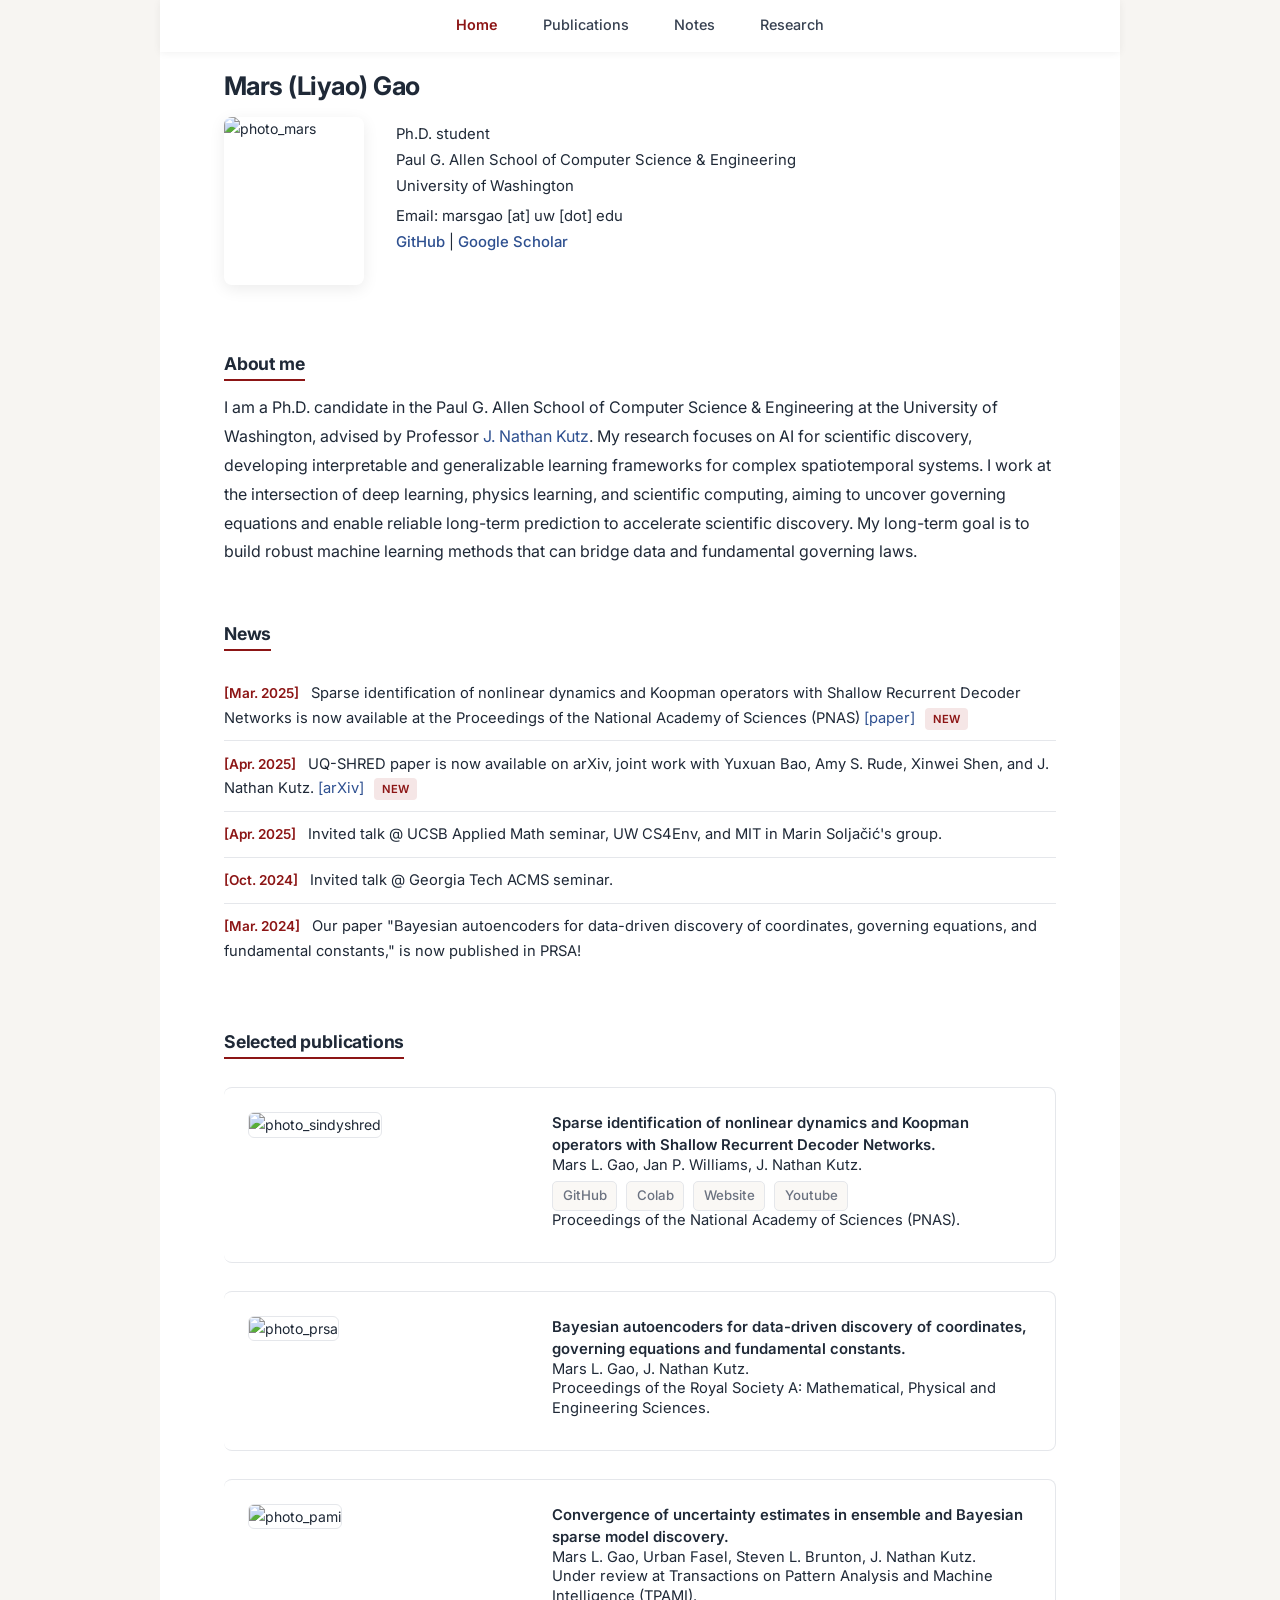
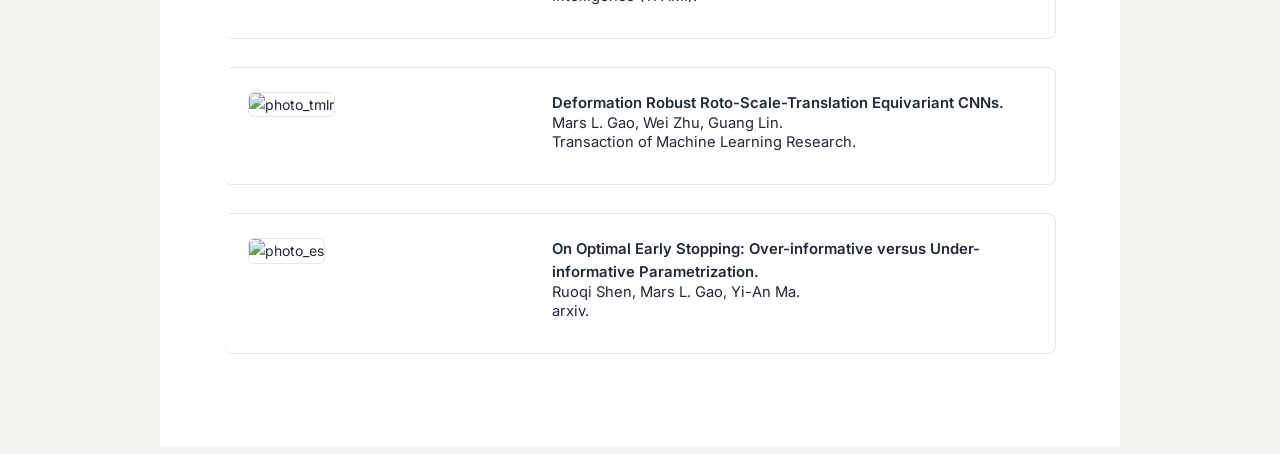
==== index.html @ 87f36c66 "newest update" ====
<!DOCTYPE html PUBLIC "-//W3C//DTD XHTML 1.1//EN" "http://www.w3.org/TR/xhtml11/DTD/xhtml11.dtd">
<html xmlns="http://www.w3.org/1999/xhtml" xml:lang="en">
<head>
    <meta name="generator" content="jemdoc, see http://jemdoc.jaboc.net/" />
    <meta http-equiv="Content-Type" content="text/html;charset=utf-8" />
    <meta name="viewport" content="width=device-width, initial-scale=1.0">
    <link rel="stylesheet" href="jemdoc.css" type="text/css" />
    <link rel="preconnect" href="https://fonts.googleapis.com">
    <link rel="preconnect" href="https://fonts.gstatic.com" crossorigin>
    <link href="https://fonts.googleapis.com/css2?family=Merriweather:wght@300;400;700&family=Inter:wght@400;500;600&display=swap" rel="stylesheet">
    <link rel="stylesheet" href="styles.css" type="text/css" />
    <title>Mars (Liyao) Gao</title>
</head>
<!-- Google tag (gtag.js) -->
<script async src="https://www.googletagmanager.com/gtag/js?id=G-ZN31ZJT66E"></script>
<script>
  window.dataLayer = window.dataLayer || [];
  function gtag(){dataLayer.push(arguments);}
  gtag('js', new Date());

  gtag('config', 'G-ZN31ZJT66E');
</script>
<body>
<table summary="Table for page layout." id="tlayout">
<tr valign="top">
<td id="layout-menu">
    <div class="menu-item"><a href="index.html" class="current">Home</a></div>
    <div class="menu-item"><a href="publication.html">Publications</a></div>
    <div class="menu-item"><a href="notes.html">Notes</a></div>
    <div class="menu-item"><a href="research.html">Research</a></div>
</td>
<td id="layout-content">
    <div id="toptitle">
        <h1>Mars (Liyao) Gao</h1>
    </div>

    <div class="profile-section">
        <img src="imgs/MarsGao.jpeg" alt="photo_mars" width="140px" height="168px" class="profile-image" />
        <div>
            <p>Ph.D. student<br /> 
            Paul G. Allen School of Computer Science & Engineering<br /> 
            University of Washington</p>
            
            <p class="contact-links">
                Email: marsgao [at] uw [dot] edu<br />
                <a href="https://github.com/gaoliyao" target="_blank">GitHub</a> |
                <a href="https://scholar.google.com/citations?user=JnmjCO4AAAAJ&hl=en" target="_blank">Google Scholar</a>
            </p>
        </div>
    </div>
    
    <h2>About me</h2>
    <p>I am a Ph.D. candidate in the Paul G. Allen School of Computer Science & Engineering at the University of Washington, advised by Professor <a href="https://faculty.washington.edu/kutz/">J. Nathan Kutz</a>. My research focuses on AI for scientific discovery, developing interpretable and generalizable learning frameworks for complex spatiotemporal systems. I work at the intersection of deep learning, physics learning, and scientific computing, aiming to uncover governing equations and enable reliable long-term prediction to accelerate scientific discovery. My long-term goal is to build robust machine learning methods that can bridge data and fundamental governing laws.</p>
        <!-- News Section -->
    <h2>News</h2>
    <div class="news-section">
        <div class="news-item">
            <span class="news-date">[Mar. 2025]</span>
            Sparse identification of nonlinear dynamics and Koopman operators with Shallow Recurrent Decoder Networks is now available at the Proceedings of the National Academy of Sciences (PNAS) <a href="https://www.pnas.org/doi/10.1073/pnas.2508144123">[paper]</a> 
            <span class="badge">New</span>
        </div>
        <div class="news-item">
            <span class="news-date">[Apr. 2025]</span>
            UQ-SHRED paper is now available on arXiv, joint work with Yuxuan Bao, Amy S. Rude, Xinwei Shen, and J. Nathan Kutz. <a href="https://arxiv.org/pdf/2604.01305">[arXiv]</a>
            <span class="badge">New</span>
        </div>
        <div class="news-item">
            <span class="news-date">[Apr. 2025]</span>
            Invited talk @ UCSB Applied Math seminar, UW CS4Env, and MIT in Marin Soljačić's group.
        </div>
        <div class="news-item">
            <span class="news-date">[Oct. 2024]</span>
            Invited talk @ Georgia Tech ACMS seminar.
        </div>
        <div class="news-item">
            <span class="news-date">[Mar. 2024]</span>
            Our paper "Bayesian autoencoders for data-driven discovery of coordinates, governing equations, and fundamental constants," is now published in PRSA!
        </div>
    </div>
    
    
    <h2>Selected publications</h2>
    <div class="publication-list">
        <div class="publication-item">
            <table class="imgtable"><tr><td>
            <img src="imgs/sindy_shred.png" alt="photo_sindyshred" width="444px" height="270px" />&nbsp;</td>
            <td align="left"><p><a href="https://www.pnas.org/doi/10.1073/pnas.2508144123">Sparse identification of nonlinear dynamics and Koopman operators with Shallow Recurrent Decoder Networks.</a><br />
            Mars L. Gao, Jan P. Williams, J. Nathan Kutz. <br />
            <a href="https://github.com/gaoliyao/sindy-shred" target="_blank" style="display: inline-block; margin-top: 5px; font-size: 0.9em;">
        GitHub</a>
        <a href="https://colab.research.google.com/drive/1Xxw3P_x9a8iKZ6RPe2ZfTb8rJoWtPwTK?usp=sharing" target="_blank" style="display: inline-block; margin-top: 5px; font-size: 0.9em;">
        Colab</a>
        <a href="https://gaoliyao.github.io/sindy-shred/" target="_blank" style="display: inline-block; margin-top: 5px; font-size: 0.9em;">
        Website</a>
        <a href="https://youtu.be/UYDfWJxvKGw?si=Md3QrfA4pHaRL5XE" target="_blank" style="display: inline-block; margin-top: 5px; font-size: 0.9em;">
        Youtube</a>
        <br />
        Proceedings of the National Academy of Sciences (PNAS).
            </td></tr></table>
        </div>
        
        <div class="publication-item">
            <table class="imgtable"><tr><td>
            <img src="imgs/prsa_bayesian_sindy.png" alt="photo_prsa" width="444px" height="200px" />&nbsp;</td>
            <td align="left"><p><a href="https://royalsocietypublishing.org/doi/10.1098/rspa.2023.0506">Bayesian autoencoders for data-driven discovery of coordinates, governing equations and fundamental constants.</a><br />
            Mars L. Gao, J. Nathan Kutz. <br />
            Proceedings of the Royal Society A: Mathematical, Physical and Engineering Sciences.</p>
            </td></tr></table>
        </div>
        
        <div class="publication-item">
            <table class="imgtable"><tr><td>
            <img src="imgs/convergence.png" alt="photo_pami" width="444px" height="175px" />&nbsp;</td>
            <td align="left"><p><a href="https://arxiv.org/pdf/2301.12649">Convergence of uncertainty estimates in ensemble and Bayesian sparse model discovery.</a><br />
            Mars L. Gao, Urban Fasel, Steven L. Brunton, J. Nathan Kutz. <br />
            Under review at Transactions on Pattern Analysis and Machine Intelligence (TPAMI).</p>
            </td></tr></table>
        </div>
        
        <div class="publication-item">
            <table class="imgtable"><tr><td>
            <img src="imgs/rst.png" alt="photo_tmlr" width="444px" height="250px" />&nbsp;</td>
            <td align="left"><p><a href="https://openreview.net/pdf?id=yVkpxs77cD">Deformation Robust Roto-Scale-Translation Equivariant CNNs.</a><br />
            Mars L. Gao, Wei Zhu, Guang Lin. <br />
            Transaction of Machine Learning Research.</p>
            </td></tr></table>
        </div>
        
        <div class="publication-item">
            <table class="imgtable"><tr><td>
            <img src="imgs/early_stopping.png" alt="photo_es" width="444px" height="125px" />&nbsp;</td>
            <td align="left"><p><a href="https://arxiv.org/pdf/2202.09885">On Optimal Early Stopping: Over-informative versus Under-informative Parametrization.</a><br />
            Ruoqi Shen, Mars L. Gao, Yi-An Ma. <br />
            arxiv.</p>
            </td></tr></table>
        </div>
    </div>
    

</td>
</tr>
</table>
</body>
</html>
---- jemdoc.css ----
/* jemdoc base — structural reset for table layout */

table#tlayout {
    border: none;
    border-collapse: separate;
    background: transparent;
    margin: 0 auto;
    max-width: 960px;
    display: block;
}

table#tlayout > tbody {
    display: block;
}

table#tlayout > tbody > tr {
    display: flex;
    flex-direction: column;
    gap: 0;
}

body {
    background: #f7f5f2;
    font-family: Georgia, serif;
    padding-bottom: 8px;
    margin: 0;
}

#layout-menu {
    background: #fff;
    border: none;
    padding: 0;
    font-size: 1.0em;
    width: 100%;
    text-align: center;
    display: flex;
    justify-content: center;
    gap: 0;
    box-sizing: border-box;
    box-shadow: 0 1px 8px rgba(0,0,0,0.06);
    position: sticky;
    top: 0;
    z-index: 100;
}

#layout-menu td {
    background: transparent;
    vertical-align: top;
}

#layout-content {
    padding-top: 0;
    padding-left: 0;
    padding-right: 0;
    border: none;
    background: white;
    text-align: left;
    vertical-align: top;
    width: 100%;
}

#layout-menu a {
    line-height: 1.5em;
    margin-left: 0;
}

tt {
    background: #ffffdd;
}

pre, tt {
    font-size: 90%;
    font-family: monaco, monospace;
}

a, a > tt {
    color: #2e5090;
    text-decoration: none;
}

a:hover {
    border-bottom: none;
    color: #8c1515;
}

#layout-menu a.current:link, #layout-menu a.current:visited {
    color: #8c1515;
    border-bottom: none;
}
#layout-menu a:link, #layout-menu a:visited, #layout-menu a:hover {
    color: #374151;
    text-decoration: none;
}
#layout-menu a:hover {
    text-decoration: none;
    color: #8c1515;
}

div.menu-category {
    border-bottom: 1px solid gray;
    margin-top: 0.8em;
    padding-top: 0.2em;
    padding-bottom: 0.1em;
    font-weight: bold;
}

div.menu-item {
    padding-left: 16px;
    text-indent: -16px;
}

div#toptitle {
    padding-bottom: 0;
    margin-bottom: 1rem;
    border-bottom: none;
}

div#toptitle + h2, div#toptitle + h3 {
    margin-top: -0.7em;
}

div#subtitle {
    margin-top: 0.0em;
    margin-bottom: 0.0em;
    padding-top: 0em;
    padding-bottom: 0.1em;
}

em {
    font-style: italic;
}

strong {
    font-weight: bold;
}

h1, h2, h3 {
    margin-top: 0.7em;
    margin-bottom: 0.3em;
    padding-bottom: 0.2em;
    line-height: 1.0;
    padding-top: 0.5em;
    border-bottom: none;
}

h1 {
    font-size: 165%;
    color: #111827;
}

h2 {
    padding-top: 0.8em;
    font-size: 125%;
    color: #111827;
}

h2 + h3 {
    padding-top: 0.2em;
}

h3 {
    font-size: 110%;
    color: #374151;
    border-bottom: none;
}

p {
    margin-top: 0.0em;
    margin-bottom: 0.8em;
    padding: 0;
    line-height: 1.3;
}

pre {
    padding: 0;
    margin: 0;
}

div#footer {
    font-size: small;
    border-top: 1px solid #e5e7eb;
    padding-top: 0.1em;
    margin-top: 4.0em;
    color: #9ca3af;
}

div#footer a {
    color: #80a0b0;
}

div#footer-text {
    float: left;
    padding-bottom: 8px;
}

ul, ol, dl {
    margin-top: 0.2em;
    padding-top: 0;
    margin-bottom: 0.8em;
}

ul {
    list-style-type: none;
}

dt {
    margin-top: 0.5em;
    margin-bottom: 0;
}

dl {
    margin-left: 20px;
}

dd {
    color: #222222;
}

dd > *:first-child {
    margin-top: 0;
}

ul {
    list-style-position: outside;
    list-style-type: square;
}

p + ul, p + ol {
    margin-top: -0.5em;
}

li ul, li ol {
    margin-top: -0.3em;
}

ol {
    list-style-position: outside;
    list-style-type: decimal;
}

li p, dd p {
    margin-bottom: 0.3em;
}

ol ol {
    list-style-type: lower-alpha;
}

ol ol ol {
    list-style-type: lower-roman;
}

p + div.codeblock {
    margin-top: -0.6em;
}

div.codeblock, div.infoblock {
    margin-right: 0%;
    margin-top: 1.2em;
    margin-bottom: 1.3em;
}

div.blocktitle {
    font-weight: bold;
    color: #111827;
    margin-top: 1.2em;
    margin-bottom: 0.1em;
}

div.blockcontent {
    border: 1px solid silver;
    padding: 0.3em 0.5em;
}

div.infoblock > div.blockcontent {
    background: #ffffee;
}

div.blockcontent p + ul, div.blockcontent p + ol {
    margin-top: 0.4em;
}

div.infoblock p {
    margin-bottom: 0em;
}

div.infoblock li p, div.infoblock dd p {
    margin-bottom: 0.5em;
}

div.infoblock p + p {
    margin-top: 0.8em;
}

div.codeblock > div.blockcontent {
    background: #f6f6f6;
}

span.pycommand {
    color: #000070;
}

span.statement {
    color: #008800;
}
span.builtin {
    color: #000088;
}
span.special {
    color: #990000;
}
span.operator {
    color: #880000;
}
span.error {
    color: #aa0000;
}
span.comment, span.comment > *, span.string, span.string > * {
    color: #606060;
}

@media print {
    #layout-menu { display: none; }
}

#fwtitle {
    margin: 2px;
}

#fwtitle #toptitle {
    padding-left: 0.5em;
    margin-bottom: 0.5em;
}

#layout-content h1:first-child, #layout-content h2:first-child, #layout-content h3:first-child {
    margin-top: -0.7em;
}

div#toptitle h1, #layout-content div#toptitle h1 {
    margin-bottom: 0.0em;
    padding-bottom: 0.1em;
    padding-top: 0;
    margin-top: 0.5em;
    border-bottom: none;
}

img.eq {
    padding: 0;
    padding-left: 0.1em;
    padding-right: 0.1em;
    margin: 0;
}

img.eqwl {
    padding-left: 2em;
    padding-top: 0.6em;
    padding-bottom: 0.2em;
    margin: 0;
}

table {
    border: none;
    border-collapse: collapse;
}

td {
    padding: 2px;
    padding-left: 0.5em;
    padding-right: 0.5em;
    text-align: center;
    border: none;
}

table + table {
    margin-top: 1em;
}

tr.heading {
    font-weight: bold;
    border-bottom: 2px solid black;
}

img {
    border: none;
}

table.imgtable, table.imgtable td {
    border: none;
    text-align: left;
}
---- styles.css ----
/* Modern Academic Theme */
:root {
    --color-primary: #8c1515;       /* Stanford cardinal */
    --color-primary-dark: #6e1010;
    --color-primary-light: #f5e6e6;
    --color-accent: #2e5090;        /* Complementary deep blue for links */
    --color-text: #1f2937;          /* Near black */
    --color-text-secondary: #6b7280; /* Medium gray */
    --color-text-light: #9ca3af;    /* Light gray */
    --color-border: #e5e7eb;
    --color-bg: #ffffff;
    --color-bg-page: #f7f5f2;       /* Warm parchment */
    --color-bg-subtle: #faf8f5;
    --font-sans: 'Inter', -apple-system, BlinkMacSystemFont, 'Segoe UI', sans-serif;
    --font-serif: 'Merriweather', Georgia, serif;
    --max-width: 960px;
    --content-padding: 0 4rem 4rem 4rem;
}

/* ─── Base ─── */
body {
    font-family: var(--font-sans);
    line-height: 1.7;
    color: var(--color-text);
    background-color: var(--color-bg-page);
    font-size: 14px;
    -webkit-font-smoothing: antialiased;
    -moz-osx-font-smoothing: grayscale;
}

/* ─── Typography ─── */
h1, h2, h3 {
    font-family: var(--font-sans);
    color: var(--color-text);
    border-bottom: none;
    padding-bottom: 0;
    font-weight: 700;
    letter-spacing: -0.02em;
}

h1 {
    font-size: 1.6rem;
    margin-bottom: 0.25rem;
    margin-top: 0;
    padding-top: 0;
}

#toptitle {
    margin: 0;
    padding: 0.5rem 0 0.25rem 0;
}

#toptitle h1 {
    margin: 0;
    padding: 0;
}

h2 {
    font-size: 1.1rem;
    margin-top: 2rem;
    margin-bottom: 0.75rem;
    padding-bottom: 0.4rem;
    border-bottom: 2px solid var(--color-primary);
    display: inline-block;
    color: var(--color-text);
    letter-spacing: -0.01em;
}

h3 {
    font-size: 0.95rem;
    color: var(--color-text);
}

a {
    color: var(--color-accent);
    text-decoration: none;
    transition: color 0.15s;
}

a:hover {
    color: var(--color-primary);
    text-decoration: underline;
}

/* ─── Navigation ─── */
#layout-menu {
    background: var(--color-bg);
    box-shadow: 0 1px 8px rgba(0,0,0,0.06);
    position: sticky;
    top: 0;
    z-index: 100;
}

.menu-item {
    display: inline-block;
}

.menu-item a {
    font-family: var(--font-sans);
    font-weight: 500;
    font-size: 0.9rem;
    transition: color 0.15s ease;
    display: block;
    padding: 0.9rem 1.4rem;
    color: var(--color-text-secondary);
    border-bottom: 2px solid transparent;
    letter-spacing: 0;
}

.menu-item a:hover {
    color: var(--color-primary);
    background-color: transparent;
    text-decoration: none;
    border-bottom-color: var(--color-primary);
}

.menu-item a.current {
    color: var(--color-primary);
    font-weight: 600;
    border-bottom: 2px solid var(--color-primary);
}

/* ─── Contact Links (Simon Du style) ─── */
.contact-links {
    margin-top: 0.75rem;
    font-size: 0.88rem;
    line-height: 1.8;
    color: var(--color-text);
}

.contact-links a {
    color: var(--color-accent);
    font-weight: 500;
}

.contact-links a:hover {
    color: var(--color-primary);
}

/* ─── Content Area ─── */
#layout-content {
    padding: var(--content-padding);
    background-color: var(--color-bg);
    border-radius: 0;
    box-shadow: none;
    border: none;
    box-sizing: border-box;
}

/* ─── Profile Section ─── */
.profile-section {
    display: flex;
    align-items: flex-start;
    margin-bottom: 1.5rem;
    padding-bottom: 0;
    border-bottom: none;
    gap: 2rem;
}

.profile-image {
    border-radius: 8px;
    box-shadow: 0 4px 16px rgba(0,0,0,0.08);
    max-width: 140px;
    height: auto;
    border: none;
    outline: none;
    flex-shrink: 0;
}

.profile-section p {
    margin: 0.25rem 0 0 0;
    font-size: 0.93rem;
    line-height: 1.75;
    color: var(--color-text);
}

/* ─── Social Links (legacy) ─── */
.social-links {
    margin-top: 0.75rem;
}

.social-links a {
    text-decoration: none;
    font-weight: 500;
    font-size: 0.95rem;
    color: var(--color-accent);
    display: inline;
}

.social-links a:hover {
    color: var(--color-primary);
    text-decoration: underline;
}

/* ─── News Section ─── */
.news-section {
    background-color: transparent;
    padding: 0;
    margin: 0.5rem 0 1.5rem 0;
    border-left: none;
    padding-left: 0;
}

.news-item {
    margin-bottom: 0;
    padding: 0.65rem 0;
    border-bottom: 1px solid var(--color-border);
    font-size: 0.92rem;
    line-height: 1.65;
}

.news-item:last-child {
    border-bottom: none;
    padding-bottom: 0;
}

.news-date {
    font-weight: 600;
    color: var(--color-primary);
    margin-right: 0.5rem;
    font-family: var(--font-sans);
    font-size: 0.85rem;
}

.badge {
    display: inline-block;
    padding: 0.1rem 0.45rem;
    background-color: var(--color-primary-light);
    color: var(--color-primary);
    border-radius: 4px;
    font-size: 0.7rem;
    font-weight: 600;
    margin-left: 0.4rem;
    text-transform: uppercase;
    letter-spacing: 0.04em;
}

.new-badge {
    background-color: var(--color-primary-light);
    color: var(--color-primary);
}

/* ─── Publications (Home - with images) ─── */
.publication-list {
    margin-top: 1rem;
}

.publication-item {
    margin-bottom: 1.75rem;
    padding: 1.5rem;
    background-color: var(--color-bg);
    border: 1px solid var(--color-border);
    border-radius: 8px;
    border-left: none;
    transition: box-shadow 0.2s ease;
}

.publication-item:hover {
    box-shadow: 0 2px 12px rgba(0,0,0,0.06);
}

.imgtable {
    margin-bottom: 0;
    width: 100%;
}

.imgtable td {
    vertical-align: top;
    padding: 0;
    border: none;
}

.imgtable td:first-child {
    width: 280px;
    padding-right: 1.5rem;
}

.imgtable img {
    border-radius: 6px;
    box-shadow: none;
    max-width: 260px;
    height: auto;
    border: 1px solid var(--color-border);
}

.imgtable p {
    margin: 0 0 0.5rem 0;
}

.imgtable a {
    font-family: var(--font-sans);
    font-weight: 600;
    font-size: 0.93rem;
    color: var(--color-text);
    line-height: 1.5;
}

.imgtable a:hover {
    color: var(--color-primary);
}

/* ─── Publications (List page) ─── */
ul.publication-list {
    list-style: none;
    padding: 0;
    margin-top: 1rem;
}

li.publication-item {
    margin-bottom: 0;
    padding: 1.15rem 0;
    background: none;
    border: none;
    border-bottom: 1px solid var(--color-border);
    border-radius: 0;
}

li.publication-item:hover {
    box-shadow: none;
}

li.publication-item:last-child {
    border-bottom: none;
}

li.publication-item > a {
    font-weight: 600;
    font-size: 0.93rem;
    color: var(--color-text);
    line-height: 1.5;
}

li.publication-item > a:hover {
    color: var(--color-primary);
}

.publication-authors {
    margin: 0.3rem 0 0.15rem;
    font-size: 0.85rem;
    color: var(--color-text-secondary);
}

.publication-venue {
    font-style: italic;
    color: var(--color-text-secondary);
    font-size: 0.83rem;
}

/* ─── Notes page ─── */
.notes-list {
    list-style-type: none;
    padding: 0;
    margin-top: 1rem;
}

.note-item {
    background-color: transparent;
    padding: 1rem 0;
    margin-bottom: 0;
    border: none;
    border-bottom: 1px solid var(--color-border);
    border-left: none;
    border-radius: 0;
}

.note-item:last-child {
    border-bottom: none;
}

.note-item:hover {
    border-left-color: transparent;
}

.note-item > a {
    font-weight: 600;
    font-size: 0.93rem;
    color: var(--color-text);
}

.note-item > a:hover {
    color: var(--color-primary);
}

.chapter-links {
    margin-top: 0.6rem;
    display: flex;
    flex-wrap: wrap;
    gap: 0.4rem;
}

.chapter-links a {
    display: inline-block;
    padding: 0.25rem 0.65rem;
    background-color: var(--color-bg-subtle);
    border: 1px solid var(--color-border);
    border-radius: 5px;
    font-size: 0.83rem;
    transition: all 0.15s;
    color: var(--color-text-secondary);
}

.chapter-links a:hover {
    background-color: var(--color-accent);
    color: white;
    text-decoration: none;
    border-color: var(--color-accent);
}

.new-badge {
    background-color: var(--color-primary-light);
    color: var(--color-primary);
}

/* ─── Publication action links ─── */
.publication-item a[style*="display: inline-block"] {
    font-family: var(--font-sans) !important;
    font-weight: 500 !important;
    font-size: 0.83rem !important;
    color: var(--color-text-secondary) !important;
    padding: 0.25rem 0.6rem;
    border: 1px solid var(--color-border);
    border-radius: 5px;
    margin-right: 0.3rem;
    margin-top: 0.5rem;
    background-color: var(--color-bg-subtle);
    transition: all 0.15s ease;
}

.publication-item a[style*="display: inline-block"]:hover {
    background-color: var(--color-primary);
    color: white !important;
    border-color: var(--color-primary);
    text-decoration: none;
}

.imgtable td:last-child {
    font-size: 0.92rem;
    line-height: 1.65;
}

/* ─── About paragraph ─── */
#layout-content > p {
    text-align: left;
    line-height: 1.8;
    color: var(--color-text);
}

/* ─── Contact section ─── */
h2 + p:last-of-type {
    font-size: 1rem;
    color: var(--color-text-secondary);
}

/* ─── Sudoku widget ─── */
.sudoku-section {
    background: var(--color-bg-subtle);
    border-radius: 8px;
    padding: 1.25rem;
    margin: 2rem 0;
    border: 1px solid var(--color-border);
}

.sdk-wrap {
    max-width: 720px;
}

.sdk-header {
    display: flex;
    align-items: center;
    gap: 12px;
    font-weight: 600;
    color: var(--color-text);
    margin-bottom: 10px;
    font-family: var(--font-sans);
}
.sdk-header .sdk-best { color: #059669; font-weight: 500; }
.sdk-header .sdk-restart {
    margin-left: auto;
    background: var(--color-bg);
    border: 1px solid var(--color-border);
    color: var(--color-text);
    padding: 6px 10px;
    border-radius: 5px;
    cursor: pointer;
    font-size: 0.85rem;
}
.sdk-header .sdk-restart:hover { background: var(--color-bg-subtle); }

.sdk-body { display: flex; gap: 16px; align-items: flex-start; }

.sdk-grid {
    display: grid;
    grid-template-columns: repeat(6, 54px);
    grid-auto-rows: 54px;
    gap: 0;
    background: var(--color-bg);
    border-radius: 6px;
    padding: 8px;
    border: 2px solid var(--color-text);
}

.sdk-row { display: contents; }

.sdk-cell {
    display: flex;
    align-items: center;
    justify-content: center;
    font-family: var(--font-sans);
    font-size: 20px;
    width: 54px; height: 54px;
    border: 1px solid var(--color-border);
    color: var(--color-text);
    background: var(--color-bg);
    user-select: none;
}
.sdk-cell.fixed { background: var(--color-bg-subtle); font-weight: 700; color: var(--color-text); }
.sdk-cell.editable { cursor: pointer; }
.sdk-cell.selected { outline: 2px solid var(--color-primary); outline-offset: -2px; }
.sdk-cell.conflict { background: #fef2f2; color: #dc2626; }
.sdk-cell.notes { font-size: 12px; color: var(--color-text-light); }

.sdk-cell.thick-top { border-top: 3px solid #6b7280; }
.sdk-cell.thick-left { border-left: 3px solid #6b7280; }
.sdk-cell.thick-bottom { border-bottom: 3px solid #6b7280; }
.sdk-cell.thick-right { border-right: 3px solid #6b7280; }

.sdk-controls { display: flex; flex-direction: column; gap: 10px; }
.sdk-keypad { display: grid; grid-template-columns: repeat(3, 64px); gap: 8px; }
.sdk-btn {
    background: var(--color-bg);
    border: 1px solid var(--color-border);
    border-radius: 5px;
    padding: 10px 0;
    font-weight: 600;
    cursor: pointer;
    transition: all .15s ease;
    font-family: var(--font-sans);
}
.sdk-btn:hover { background: var(--color-bg-subtle); }
.sdk-btn.secondary { background: var(--color-bg-subtle); }

.sdk-submit {
    margin-top: 8px;
    background: var(--color-primary);
    color: #fff;
    border: none;
    padding: 12px 16px;
    border-radius: 5px;
    font-weight: 600;
    cursor: pointer;
    font-family: var(--font-sans);
}
.sdk-submit:hover { background: var(--color-primary-dark); }

.sdk-footnote { margin-top: 8px; color: var(--color-text-light); font-size: 12px; }

/* ─── Responsive ─── */
@media screen and (max-width: 768px) {
    #tlayout {
        display: block;
        width: 100%;
    }

    #layout-menu, #layout-content {
        display: block;
        width: 100%;
        max-width: 100%;
        float: none;
        box-sizing: border-box;
    }

    #layout-menu {
        padding: 0;
        border: none;
        border-bottom: none;
        margin-bottom: 0;
        text-align: center;
        background-color: var(--color-bg);
        overflow-x: auto;
        white-space: nowrap;
        -webkit-overflow-scrolling: touch;
    }

    .menu-item {
        display: inline-block;
        margin: 0;
    }

    .menu-item a {
        padding: 0.7rem 1rem;
        font-size: 0.85rem;
    }

    #layout-content {
        padding: 1.5rem;
        border: none;
    }

    .profile-section {
        flex-direction: column;
        align-items: center;
        text-align: center;
        padding-bottom: 1.5rem;
    }

    .profile-section > div {
        display: flex;
        flex-direction: column;
        align-items: center;
    }

    .profile-image {
        margin-bottom: 1.25rem;
    }

    #toptitle {
        text-align: center;
    }

    .social-links {
        justify-content: center;
        flex-wrap: wrap;
    }

    .imgtable, .imgtable tr, .imgtable td {
        display: block;
        width: 100%;
        text-align: center;
    }

    .imgtable td:first-child {
        width: 100%;
        padding-right: 0;
        padding-bottom: 1rem;
        display: flex;
        justify-content: center;
    }

    .imgtable img {
        max-width: 100%;
        height: auto;
    }

    .imgtable td:last-child p {
        text-align: center;
    }

    h1 {
        font-size: 1.4rem;
        text-align: center;
    }

    h2 {
        font-size: 1rem;
        display: block;
    }

    #layout-content {
        text-align: center;
    }

    #layout-content > p {
        text-align: left;
    }

    .news-section {
        text-align: left;
    }

    .sdk-body { flex-direction: column; align-items: center; }
    .sdk-grid { grid-template-columns: repeat(6, 44px); grid-auto-rows: 44px; }
    .sdk-cell { width: 44px; height: 44px; font-size: 18px; }
    .sdk-keypad { grid-template-columns: repeat(3, 64px); }
}

@media screen and (max-width: 480px) {
    .menu-item a {
        padding: 0.6rem 0.7rem;
        font-size: 0.82rem;
    }

    #layout-content {
        padding: 1rem;
    }

    .publication-item {
        padding: 1rem;
    }

    h1 {
        font-size: 1.25rem;
    }

    h2 {
        font-size: 0.95rem;
    }

    .profile-image {
        max-width: 140px;
    }

    .sdk-grid { grid-template-columns: repeat(6, 38px); grid-auto-rows: 38px; }
    .sdk-cell { width: 38px; height: 38px; font-size: 16px; }
    .sdk-keypad { grid-template-columns: repeat(3, 56px); }
}

/* Subgrid completion animation */
.sdk-finish-pop {
    animation: sdkPop 0.6s ease both;
}

@keyframes sdkPop {
    0% { transform: scale(1); background: #dbeafe; }
    35% { transform: scale(1.06); background: #bbf7d0; }
    100% { transform: scale(1); background: #fff; }
}
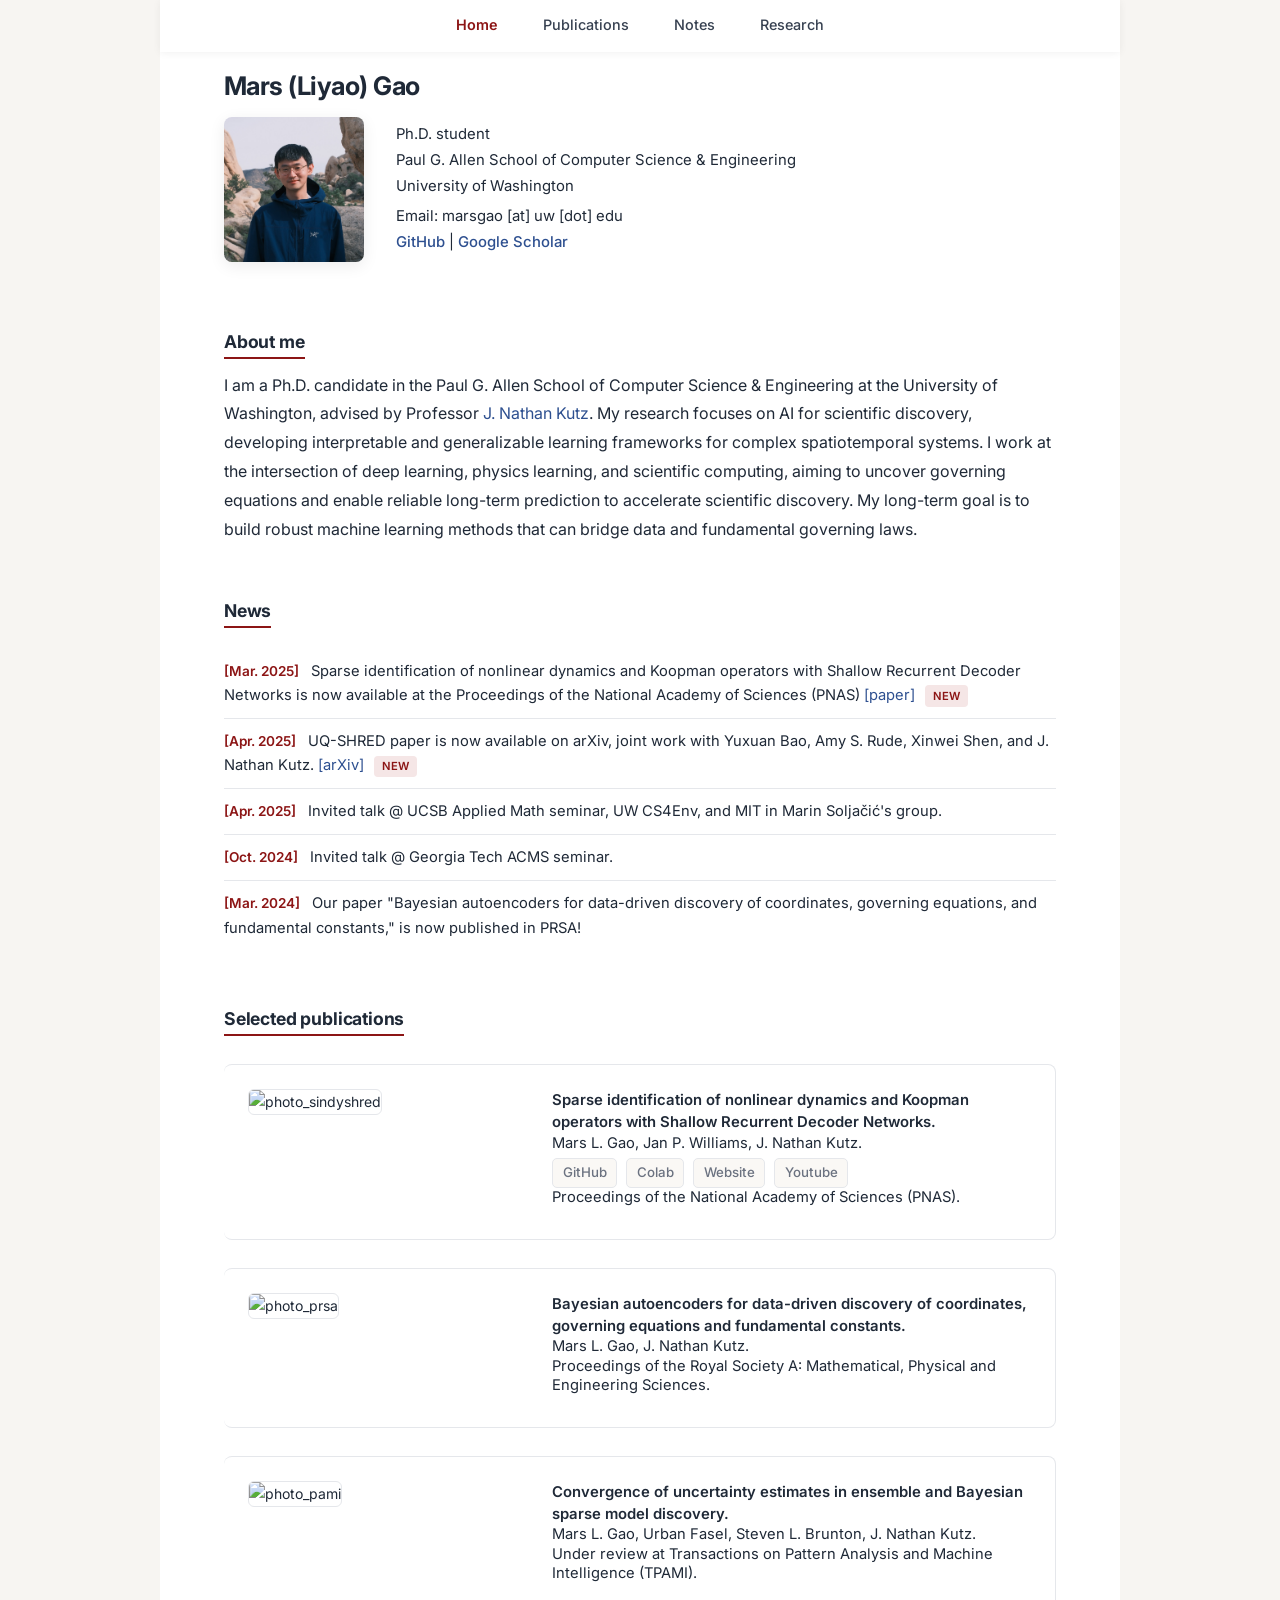
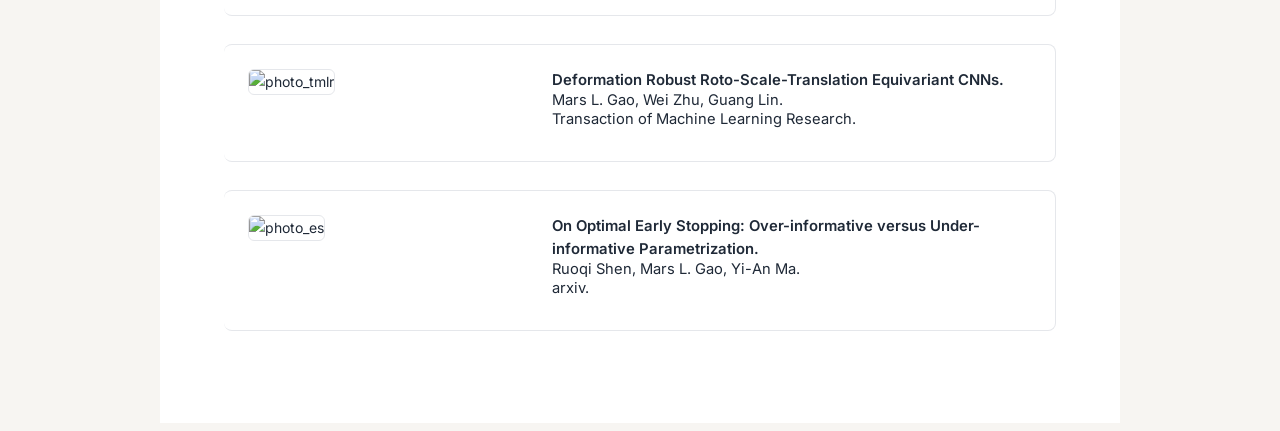
==== commit df585bb9: "profile updated" ====
--- a/index.html
+++ b/index.html
@@ -35,7 +35,7 @@
     </div>
 
     <div class="profile-section">
-        <img src="imgs/MarsGao.jpeg" alt="photo_mars" width="140px" height="168px" class="profile-image" />
+        <img src="imgs/MarsGao.JPG" alt="photo_mars" width="140px" height="168px" class="profile-image" />
         <div>
             <p>Ph.D. student<br /> 
             Paul G. Allen School of Computer Science & Engineering<br /> 
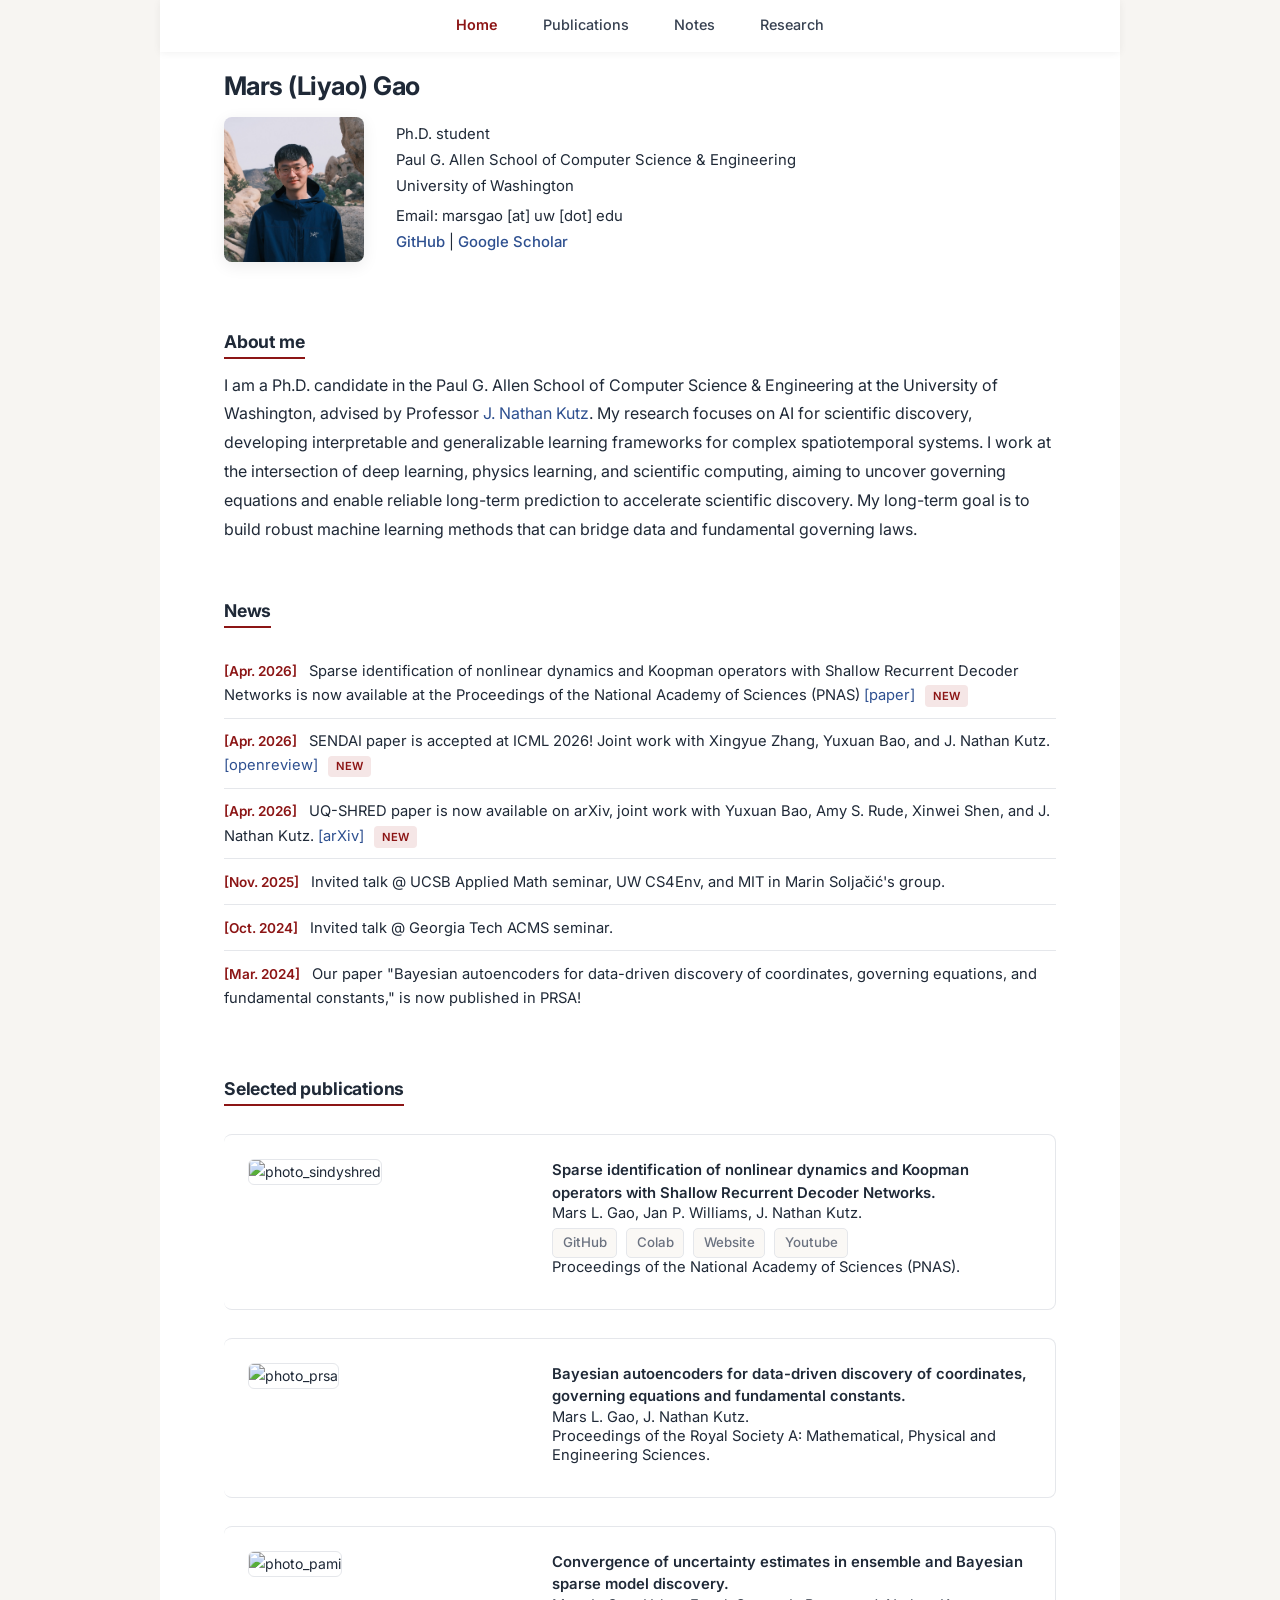
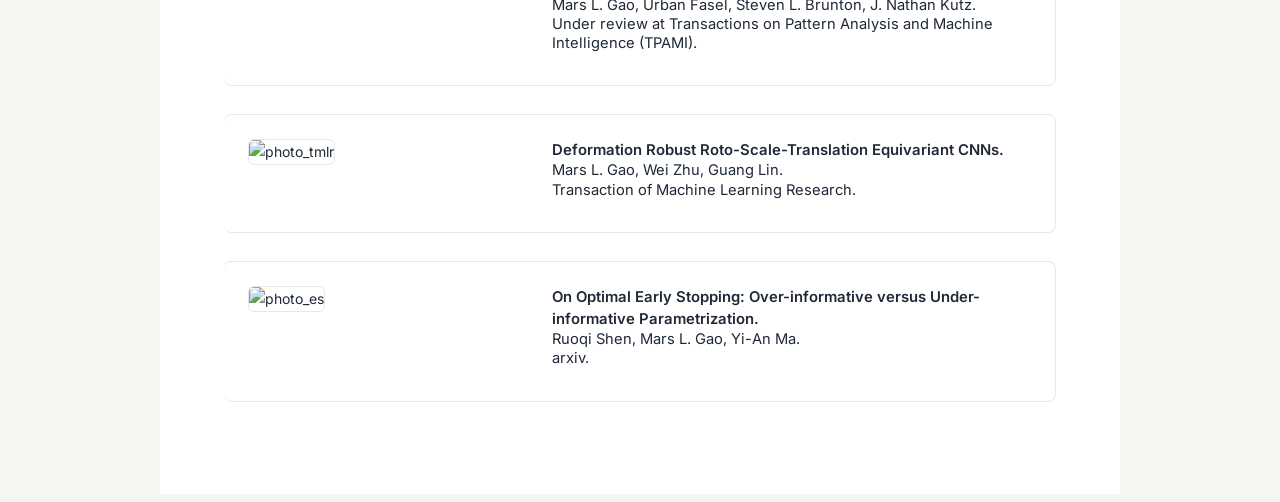
==== commit bf6716da: "Update index.html" ====
--- a/index.html
+++ b/index.html
@@ -55,17 +55,22 @@
     <h2>News</h2>
     <div class="news-section">
         <div class="news-item">
-            <span class="news-date">[Mar. 2025]</span>
+            <span class="news-date">[Apr. 2026]</span>
             Sparse identification of nonlinear dynamics and Koopman operators with Shallow Recurrent Decoder Networks is now available at the Proceedings of the National Academy of Sciences (PNAS) <a href="https://www.pnas.org/doi/10.1073/pnas.2508144123">[paper]</a> 
             <span class="badge">New</span>
         </div>
         <div class="news-item">
-            <span class="news-date">[Apr. 2025]</span>
+            <span class="news-date">[Apr. 2026]</span>
+            SENDAI paper is accepted at ICML 2026! Joint work with Xingyue Zhang, Yuxuan Bao, and J. Nathan Kutz. <a href="https://openreview.net/pdf?id=C3bYCBrs45">[openreview]</a>
+            <span class="badge">New</span>
+        </div>
+        <div class="news-item">
+            <span class="news-date">[Apr. 2026]</span>
             UQ-SHRED paper is now available on arXiv, joint work with Yuxuan Bao, Amy S. Rude, Xinwei Shen, and J. Nathan Kutz. <a href="https://arxiv.org/pdf/2604.01305">[arXiv]</a>
             <span class="badge">New</span>
         </div>
         <div class="news-item">
-            <span class="news-date">[Apr. 2025]</span>
+            <span class="news-date">[Nov. 2025]</span>
             Invited talk @ UCSB Applied Math seminar, UW CS4Env, and MIT in Marin Soljačić's group.
         </div>
         <div class="news-item">
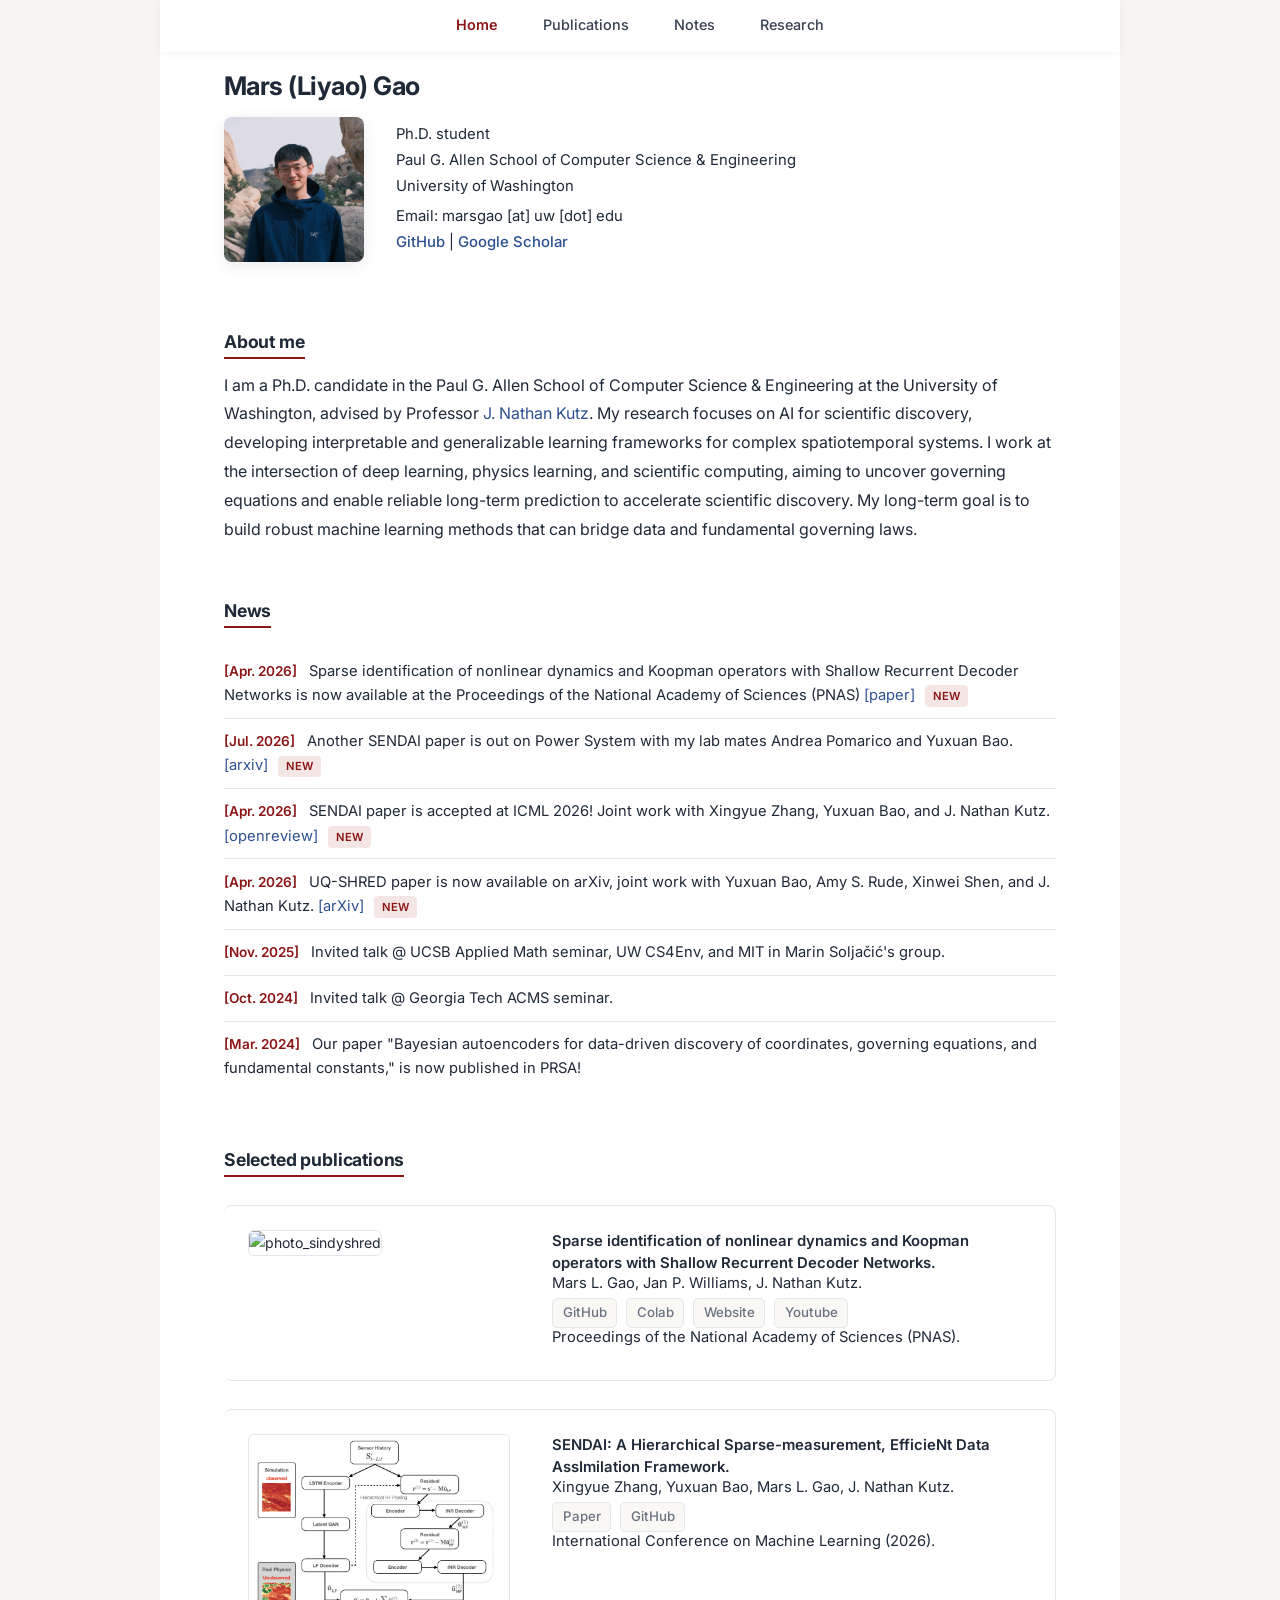
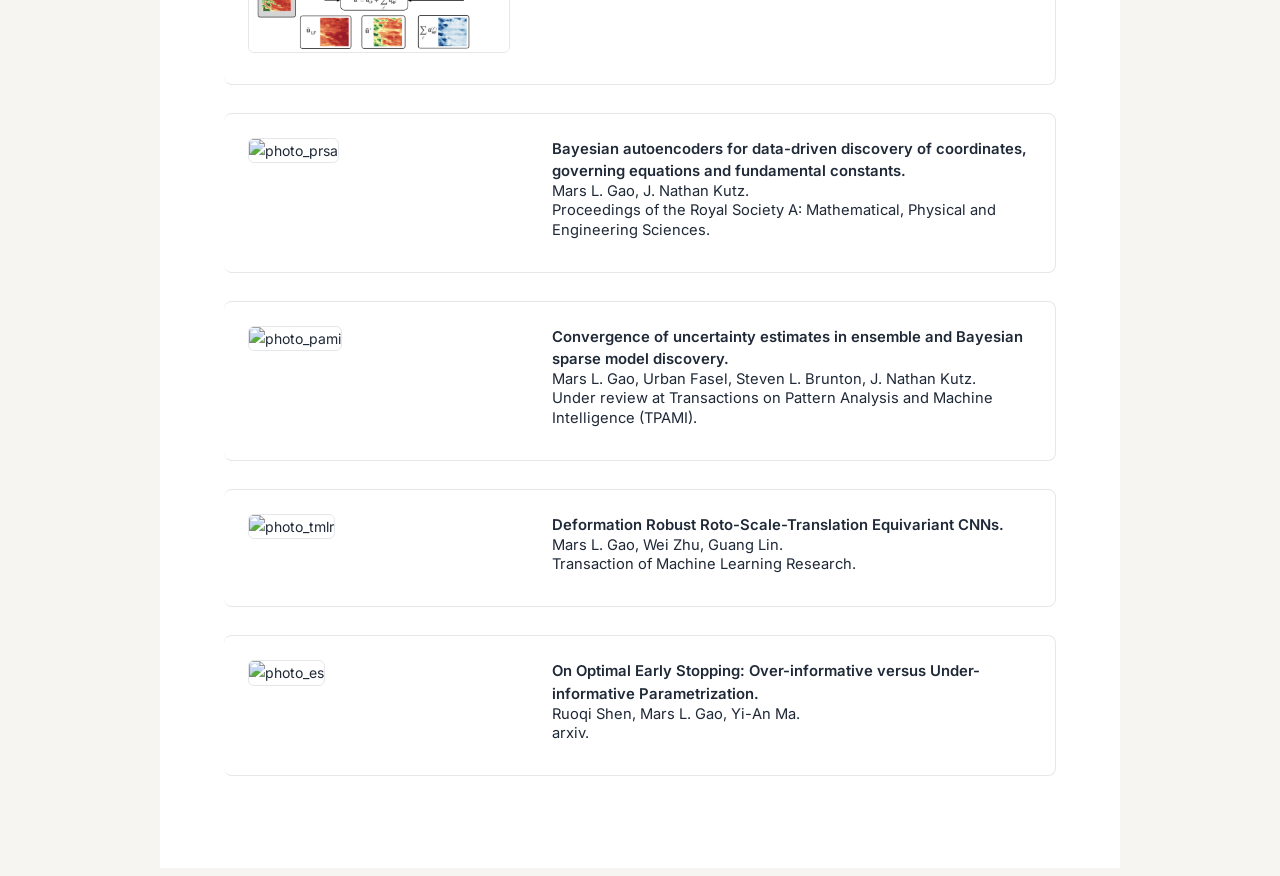
==== commit cbc844ab: "added SENDAI" ====
--- a/index.html
+++ b/index.html
@@ -60,6 +60,11 @@
             <span class="badge">New</span>
         </div>
         <div class="news-item">
+            <span class="news-date">[Jul. 2026]</span>
+            Another SENDAI paper is out on Power System with my lab mates Andrea Pomarico and Yuxuan Bao. <a href="https://arxiv.org/pdf/2607.03485">[arxiv]</a>
+            <span class="badge">New</span>
+        </div>
+        <div class="news-item">
             <span class="news-date">[Apr. 2026]</span>
             SENDAI paper is accepted at ICML 2026! Joint work with Xingyue Zhang, Yuxuan Bao, and J. Nathan Kutz. <a href="https://openreview.net/pdf?id=C3bYCBrs45">[openreview]</a>
             <span class="badge">New</span>
@@ -103,6 +108,22 @@
         Proceedings of the National Academy of Sciences (PNAS).
             </td></tr></table>
         </div>
+
+        <div class="publication-list">
+            <div class="publication-item">
+                <table class="imgtable"><tr><td>
+                <img src="imgs/sendai.png" alt="photo_sendai" width="444px" height="270px" />&nbsp;</td>
+                <td align="left"><p><a href="https://openreview.net/pdf?id=YblLI3n0dn">SENDAI: A Hierarchical Sparse-measurement, EfficieNt Data AssImilation
+                    Framework.</a><br />
+                Xingyue Zhang, Yuxuan Bao, Mars L. Gao, J. Nathan Kutz. <br />
+                <a href="https://openreview.net/pdf?id=YblLI3n0dn" target="_blank" style="display: inline-block; margin-top: 5px; font-size: 0.9em;">
+                    Paper</a>
+                <a href="https://github.com/xswzaqnjimko/SENDAI_framework" target="_blank" style="display: inline-block; margin-top: 5px; font-size: 0.9em;">
+            GitHub</a>
+            <br />
+            International Conference on Machine Learning (2026).
+                </td></tr></table>
+            </div>
         
         <div class="publication-item">
             <table class="imgtable"><tr><td>
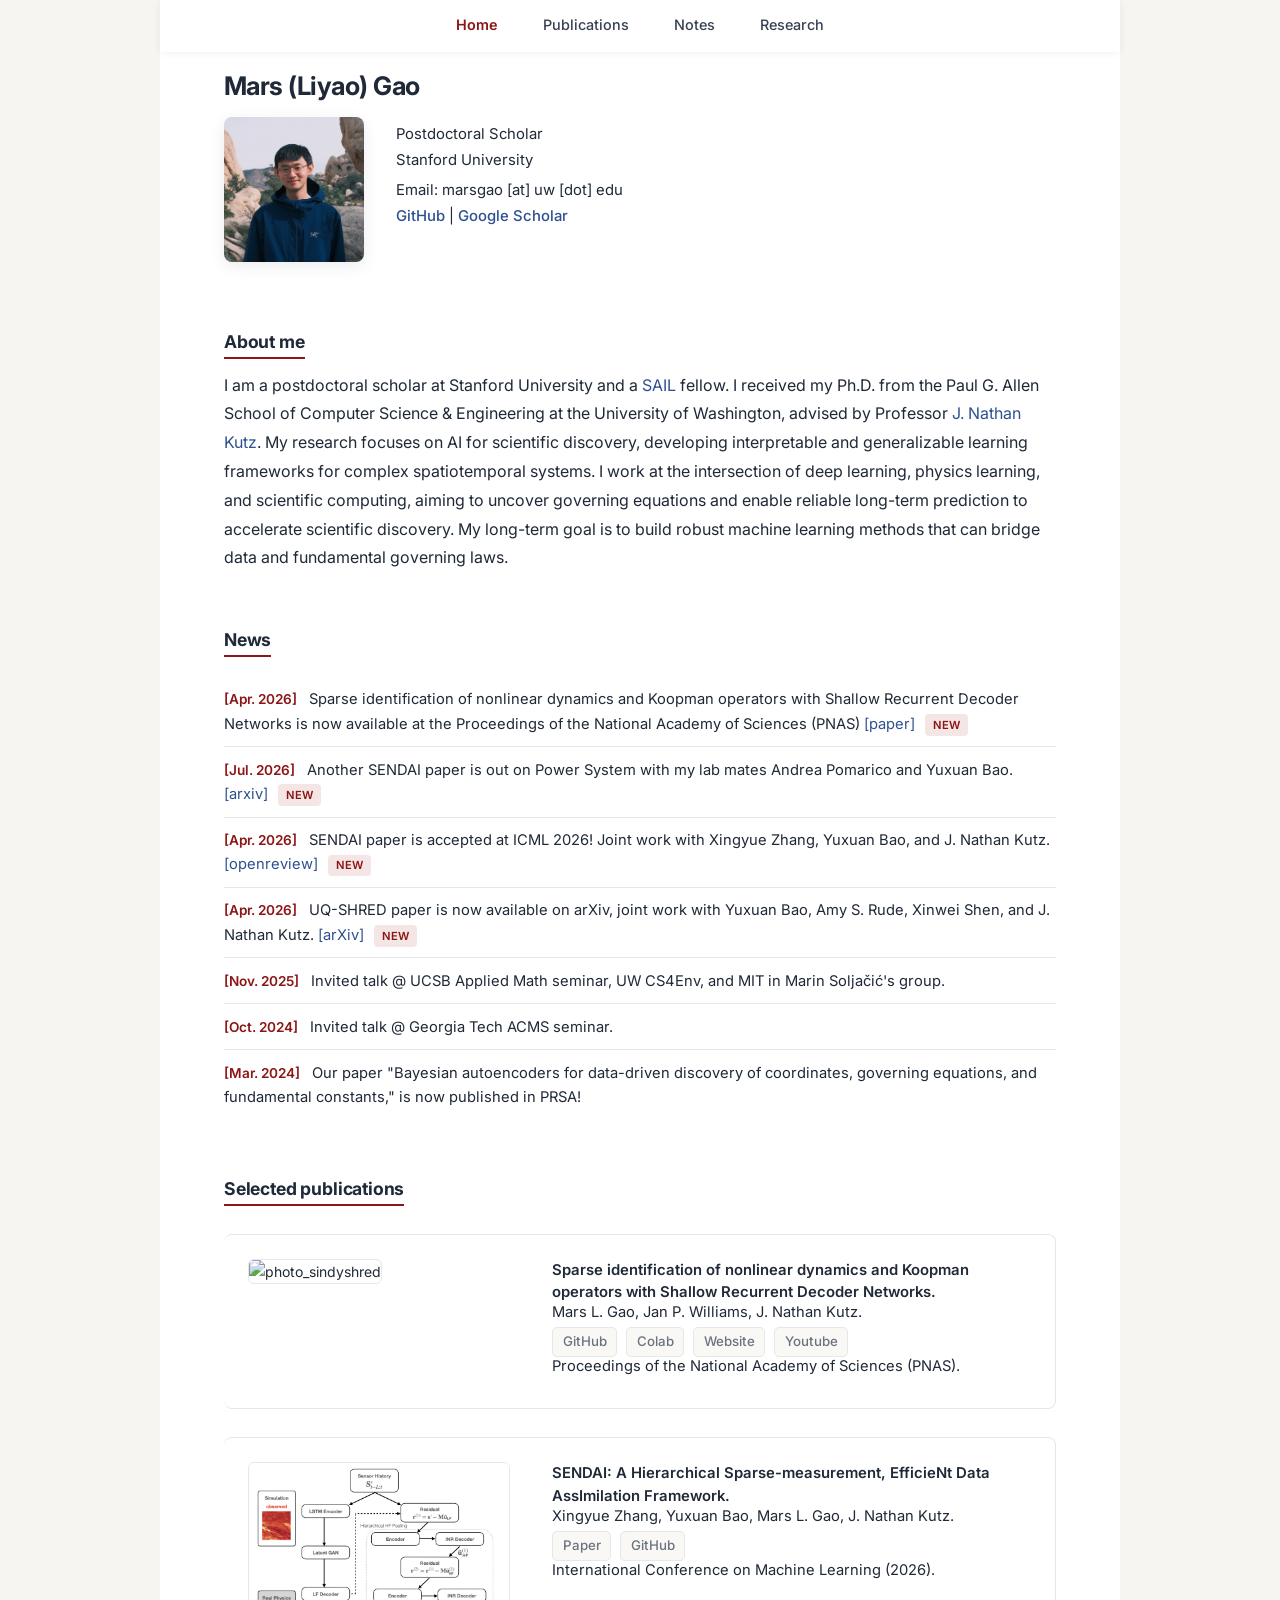
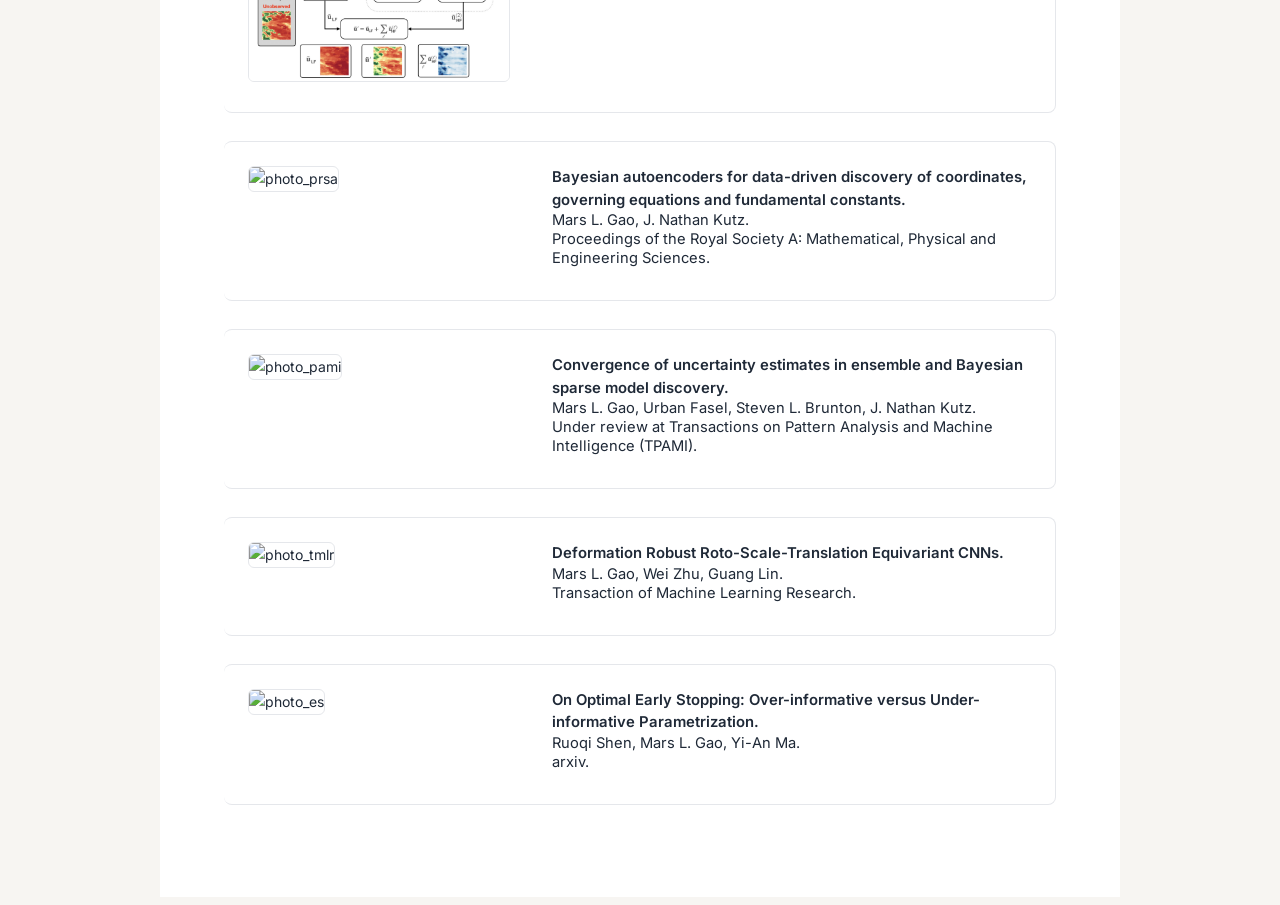
==== commit 3ce77970: "add new files" ====
--- a/index.html
+++ b/index.html
@@ -37,9 +37,8 @@
     <div class="profile-section">
         <img src="imgs/MarsGao.JPG" alt="photo_mars" width="140px" height="168px" class="profile-image" />
         <div>
-            <p>Ph.D. student<br /> 
-            Paul G. Allen School of Computer Science & Engineering<br /> 
-            University of Washington</p>
+            <p>Postdoctoral Scholar<br />
+            Stanford University</p>
             
             <p class="contact-links">
                 Email: marsgao [at] uw [dot] edu<br />
@@ -50,7 +49,7 @@
     </div>
     
     <h2>About me</h2>
-    <p>I am a Ph.D. candidate in the Paul G. Allen School of Computer Science & Engineering at the University of Washington, advised by Professor <a href="https://faculty.washington.edu/kutz/">J. Nathan Kutz</a>. My research focuses on AI for scientific discovery, developing interpretable and generalizable learning frameworks for complex spatiotemporal systems. I work at the intersection of deep learning, physics learning, and scientific computing, aiming to uncover governing equations and enable reliable long-term prediction to accelerate scientific discovery. My long-term goal is to build robust machine learning methods that can bridge data and fundamental governing laws.</p>
+    <p>I am a postdoctoral scholar at Stanford University and a <a href="https://ai.stanford.edu/">SAIL</a> fellow. I received my Ph.D. from the Paul G. Allen School of Computer Science & Engineering at the University of Washington, advised by Professor <a href="https://faculty.washington.edu/kutz/">J. Nathan Kutz</a>. My research focuses on AI for scientific discovery, developing interpretable and generalizable learning frameworks for complex spatiotemporal systems. I work at the intersection of deep learning, physics learning, and scientific computing, aiming to uncover governing equations and enable reliable long-term prediction to accelerate scientific discovery. My long-term goal is to build robust machine learning methods that can bridge data and fundamental governing laws.</p>
         <!-- News Section -->
     <h2>News</h2>
     <div class="news-section">
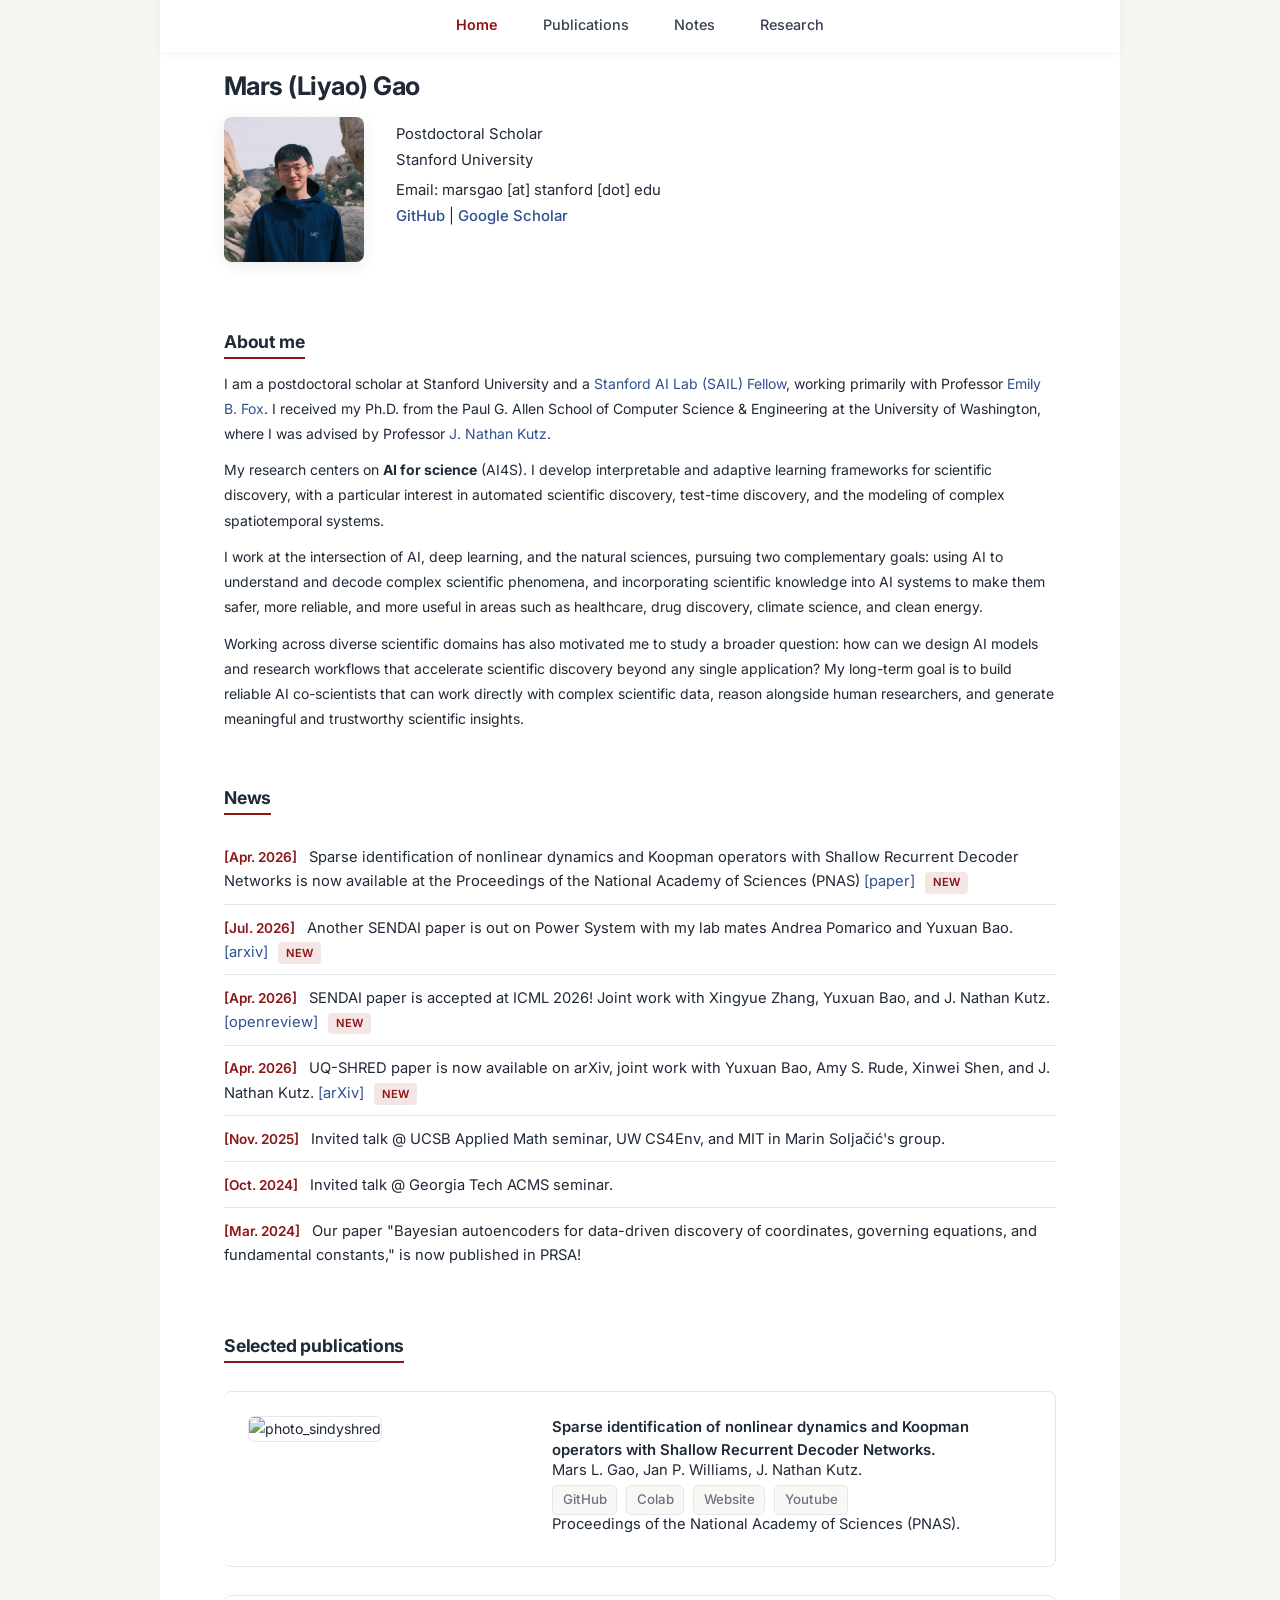
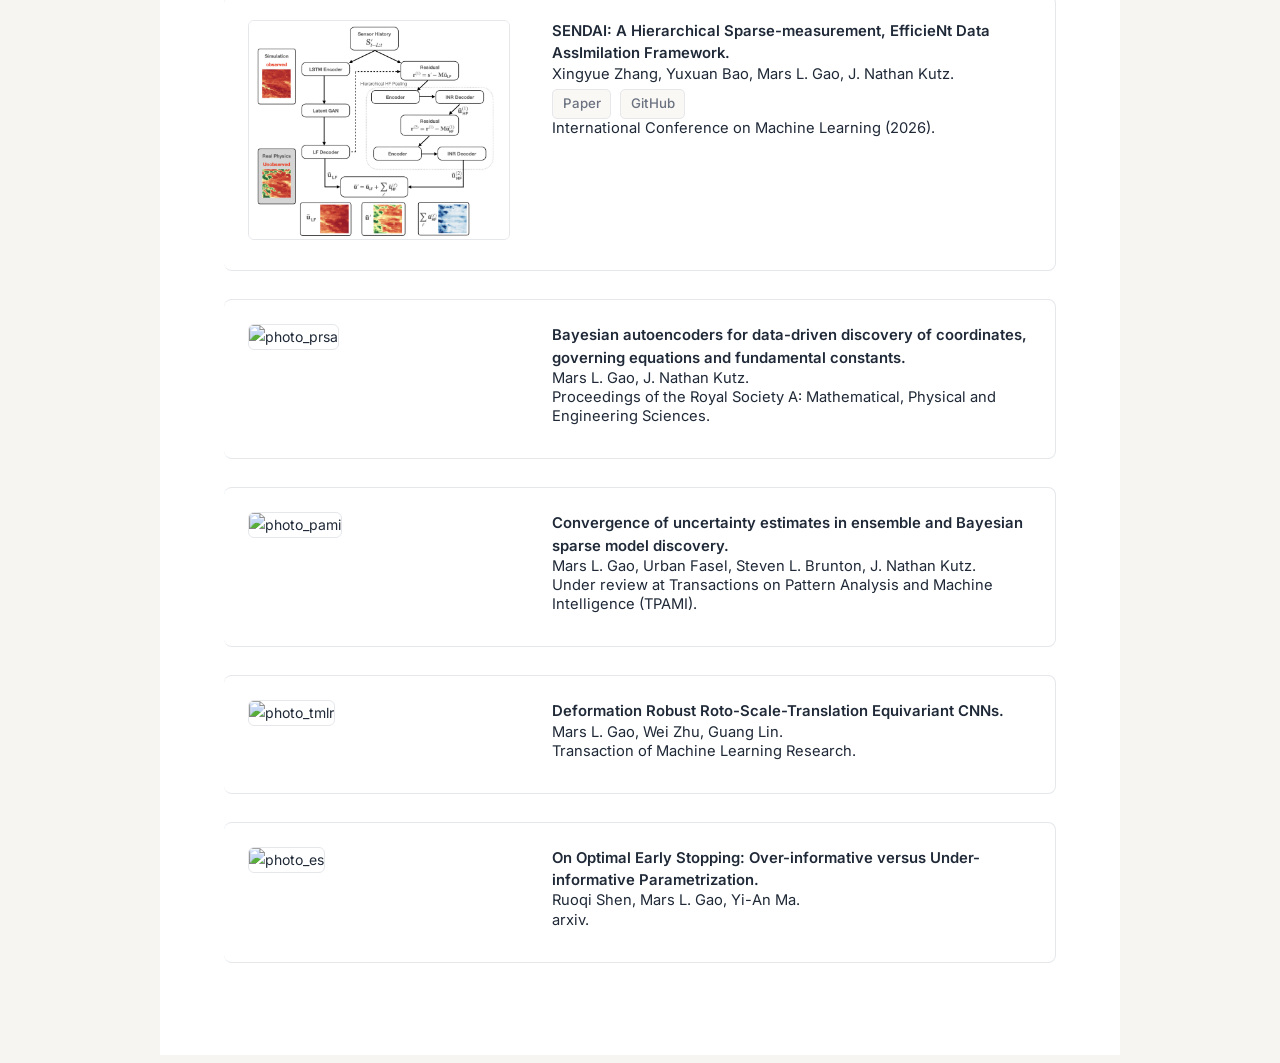
==== commit d1471afc: "updated description" ====
--- a/index.html
+++ b/index.html
@@ -41,7 +41,7 @@
             Stanford University</p>
             
             <p class="contact-links">
-                Email: marsgao [at] uw [dot] edu<br />
+                Email: marsgao [at] stanford [dot] edu<br />
                 <a href="https://github.com/gaoliyao" target="_blank">GitHub</a> |
                 <a href="https://scholar.google.com/citations?user=JnmjCO4AAAAJ&hl=en" target="_blank">Google Scholar</a>
             </p>
@@ -49,8 +49,37 @@
     </div>
     
     <h2>About me</h2>
-    <p>I am a postdoctoral scholar at Stanford University and a <a href="https://ai.stanford.edu/">SAIL</a> fellow. I received my Ph.D. from the Paul G. Allen School of Computer Science & Engineering at the University of Washington, advised by Professor <a href="https://faculty.washington.edu/kutz/">J. Nathan Kutz</a>. My research focuses on AI for scientific discovery, developing interpretable and generalizable learning frameworks for complex spatiotemporal systems. I work at the intersection of deep learning, physics learning, and scientific computing, aiming to uncover governing equations and enable reliable long-term prediction to accelerate scientific discovery. My long-term goal is to build robust machine learning methods that can bridge data and fundamental governing laws.</p>
-        <!-- News Section -->
+    <p>
+        I am a postdoctoral scholar at Stanford University and a
+        <a href="https://ai.stanford.edu/">Stanford AI Lab (SAIL) Fellow</a>,
+        working primarily with Professor
+        <a href="https://www.emilybfox.com/">Emily B. Fox</a>.
+        I received my Ph.D. from the
+        Paul G. Allen School of Computer Science &amp; Engineering at the University of Washington,
+        where I was advised by Professor
+        <a href="https://faculty.washington.edu/kutz/">J. Nathan Kutz</a>.
+      </p>
+      
+      <p>
+        My research centers on <b>AI for science</b> (AI4S). I develop interpretable and adaptive
+        learning frameworks for scientific discovery, with a particular interest in automated
+        scientific discovery, test-time discovery, and the modeling of complex spatiotemporal systems.
+      </p>
+      
+      <p>
+        I work at the intersection of AI, deep learning, and the natural sciences, pursuing two
+        complementary goals: using AI to understand and decode complex scientific phenomena, and
+        incorporating scientific knowledge into AI systems to make them safer, more reliable, and
+        more useful in areas such as healthcare, drug discovery, climate science, and clean energy.
+      </p>
+      
+      <p>
+        Working across diverse scientific domains has also motivated me to study a broader question:
+        how can we design AI models and research workflows that accelerate scientific discovery
+        beyond any single application? My long-term goal is to build reliable AI co-scientists that
+        can work directly with complex scientific data, reason alongside human researchers, and
+        generate meaningful and trustworthy scientific insights.
+      </p>
     <h2>News</h2>
     <div class="news-section">
         <div class="news-item">
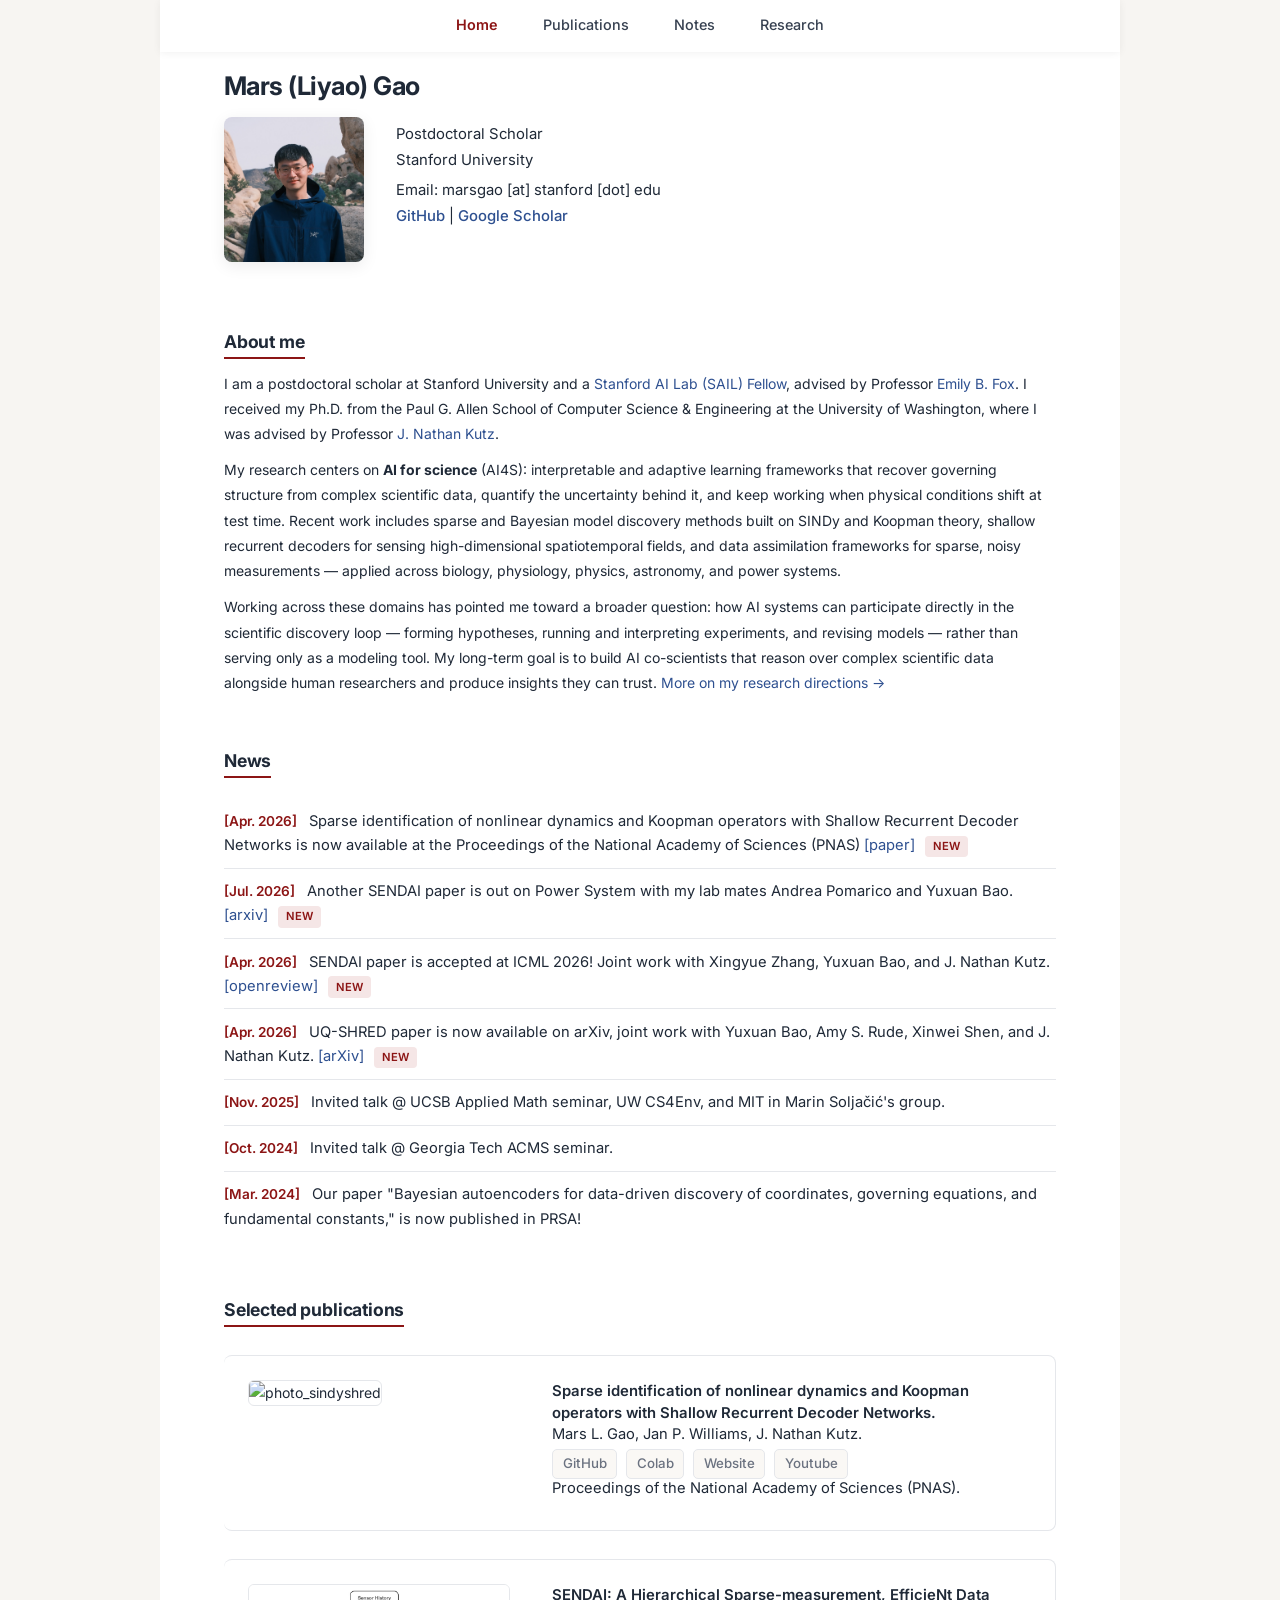
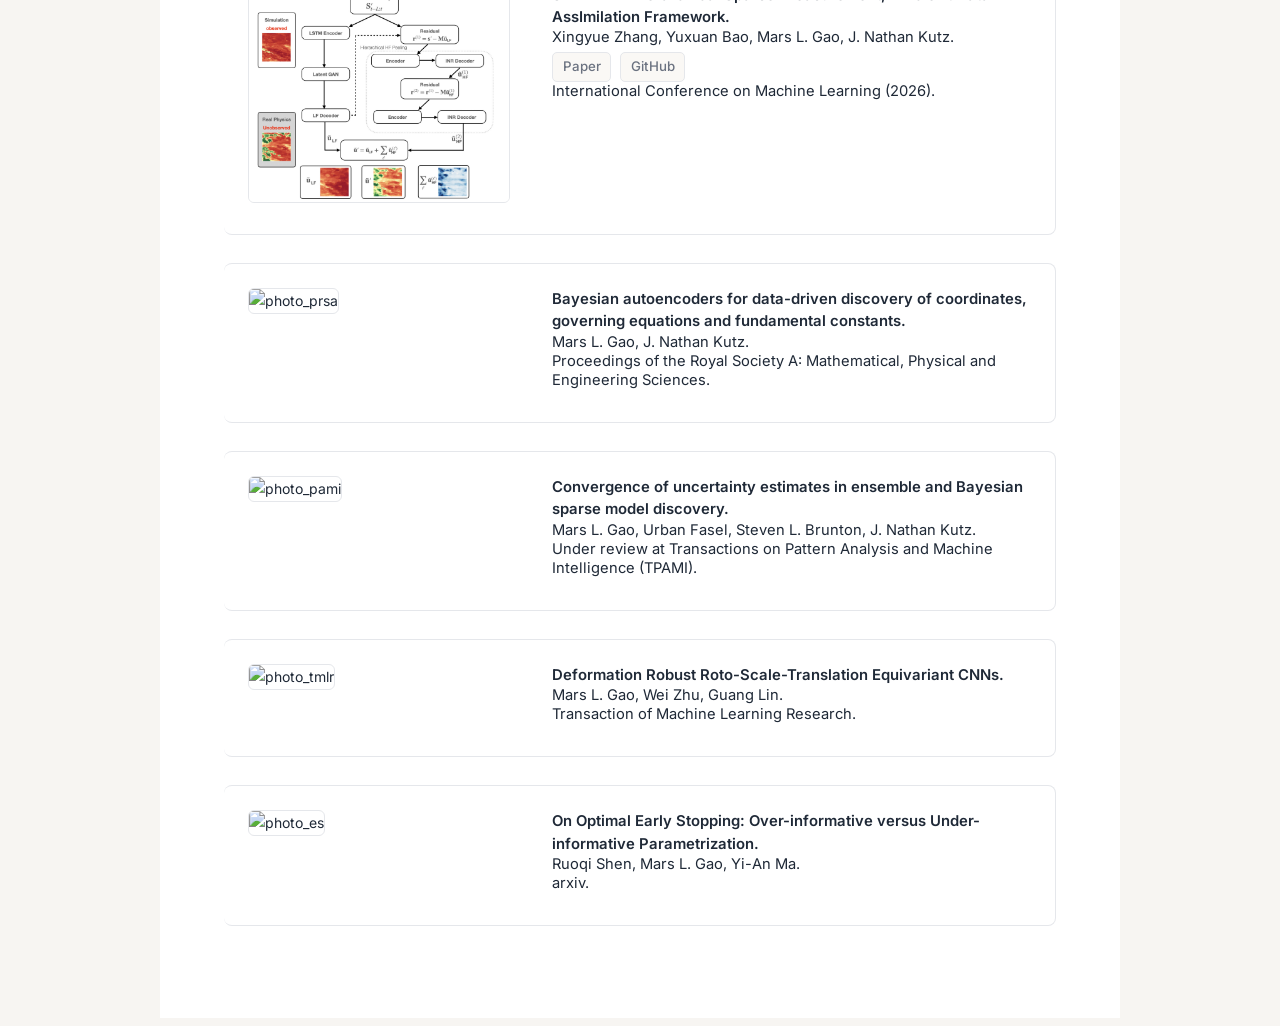
==== commit db342236: "Rewrite homepage bio and redesign research page visuals - Tighten the About Me bio: replace the gene" ====
--- a/index.html
+++ b/index.html
@@ -52,7 +52,7 @@
     <p>
         I am a postdoctoral scholar at Stanford University and a
         <a href="https://ai.stanford.edu/">Stanford AI Lab (SAIL) Fellow</a>,
-        working primarily with Professor
+        advised by Professor
         <a href="https://www.emilybfox.com/">Emily B. Fox</a>.
         I received my Ph.D. from the
         Paul G. Allen School of Computer Science &amp; Engineering at the University of Washington,
@@ -61,24 +61,22 @@
       </p>
       
       <p>
-        My research centers on <b>AI for science</b> (AI4S). I develop interpretable and adaptive
-        learning frameworks for scientific discovery, with a particular interest in automated
-        scientific discovery, test-time discovery, and the modeling of complex spatiotemporal systems.
+        My research centers on <b>AI for science</b> (AI4S): interpretable and adaptive learning
+        frameworks that recover governing structure from complex scientific data, quantify the
+        uncertainty behind it, and keep working when physical conditions shift at test time. Recent
+        work includes sparse and Bayesian model discovery methods built on SINDy and Koopman theory,
+        shallow recurrent decoders for sensing high-dimensional spatiotemporal fields, and data
+        assimilation frameworks for sparse, noisy measurements &mdash; applied across biology,
+        physiology, physics, astronomy, and power systems.
       </p>
-      
+
       <p>
-        I work at the intersection of AI, deep learning, and the natural sciences, pursuing two
-        complementary goals: using AI to understand and decode complex scientific phenomena, and
-        incorporating scientific knowledge into AI systems to make them safer, more reliable, and
-        more useful in areas such as healthcare, drug discovery, climate science, and clean energy.
-      </p>
-      
-      <p>
-        Working across diverse scientific domains has also motivated me to study a broader question:
-        how can we design AI models and research workflows that accelerate scientific discovery
-        beyond any single application? My long-term goal is to build reliable AI co-scientists that
-        can work directly with complex scientific data, reason alongside human researchers, and
-        generate meaningful and trustworthy scientific insights.
+        Working across these domains has pointed me toward a broader question: how AI systems can
+        participate directly in the scientific discovery loop &mdash; forming hypotheses, running and
+        interpreting experiments, and revising models &mdash; rather than serving only as a modeling
+        tool. My long-term goal is to build AI co-scientists that reason over complex scientific data
+        alongside human researchers and produce insights they can trust.
+        <a href="research.html">More on my research directions &rarr;</a>
       </p>
     <h2>News</h2>
     <div class="news-section">
--- a/styles.css
+++ b/styles.css
@@ -4,6 +4,9 @@
     --color-primary-dark: #6e1010;
     --color-primary-light: #f5e6e6;
     --color-accent: #2e5090;        /* Complementary deep blue for links */
+    --color-accent-light: #e8ecf5;
+    --color-accent-3: #2f6e51;      /* Deep forest green, third research pillar */
+    --color-accent-3-light: #e8f1ec;
     --color-text: #1f2937;          /* Near black */
     --color-text-secondary: #6b7280; /* Medium gray */
     --color-text-light: #9ca3af;    /* Light gray */
@@ -714,3 +717,286 @@
     35% { transform: scale(1.06); background: #bbf7d0; }
     100% { transform: scale(1); background: #fff; }
 }
+
+/* ─── Research page ─── */
+.research-intro {
+    text-align: left;
+    max-width: 46rem;
+    margin: 0.9rem 0 0;
+    font-size: 0.95rem;
+    line-height: 1.85;
+    color: var(--color-text);
+}
+
+/* Understand · Generalize · Discover — three parallel directions.
+   Each pillar gets its own accent color (red / blue / green) that carries
+   through the arc-nav card, the section number, the accent bar, and the
+   figure frame — see the --pillar-color / --pillar-tint scoping below. */
+.research-page #understand  { --pillar-color: var(--color-primary);   --pillar-tint: var(--color-primary-light); }
+.research-page #generalize  { --pillar-color: var(--color-accent);    --pillar-tint: var(--color-accent-light); }
+.research-page #discover    { --pillar-color: var(--color-accent-3);  --pillar-tint: var(--color-accent-3-light); }
+
+.research-arc {
+    display: grid;
+    grid-template-columns: repeat(3, minmax(0, 1fr));
+    gap: 0.9rem;
+    max-width: 42rem;
+    margin: 2.25rem auto 0;
+}
+
+.research-arc-item {
+    display: flex;
+    flex-direction: column;
+    align-items: center;
+    text-align: center;
+    text-decoration: none;
+    padding: 1.1rem 0.75rem 1rem;
+    background: var(--color-bg-subtle);
+    border: 1px solid var(--color-border);
+    border-radius: 10px;
+    transition: background-color 0.15s ease, border-color 0.15s ease, transform 0.15s ease;
+}
+
+.research-arc-item:hover,
+.research-arc-item:focus-visible {
+    text-decoration: none;
+    transform: translateY(-1px);
+}
+
+.research-arc-icon {
+    width: 22px;
+    height: 22px;
+    margin-bottom: 0.55rem;
+    color: var(--color-text-light);
+    transition: color 0.15s ease;
+}
+
+.research-arc-label {
+    display: block;
+    font-size: 0.82rem;
+    font-weight: 600;
+    letter-spacing: 0.1em;
+    text-transform: uppercase;
+    color: var(--color-text);
+}
+
+.research-arc-sub {
+    display: block;
+    margin-top: 0.3rem;
+    font-size: 0.76rem;
+    line-height: 1.45;
+    color: var(--color-text-secondary);
+}
+
+.research-arc-item:nth-child(1):hover { background: var(--color-primary-light); border-color: var(--color-primary); }
+.research-arc-item:nth-child(1):hover .research-arc-icon,
+.research-arc-item:nth-child(1):hover .research-arc-label { color: var(--color-primary); }
+
+.research-arc-item:nth-child(2):hover { background: var(--color-accent-light); border-color: var(--color-accent); }
+.research-arc-item:nth-child(2):hover .research-arc-icon,
+.research-arc-item:nth-child(2):hover .research-arc-label { color: var(--color-accent); }
+
+.research-arc-item:nth-child(3):hover { background: var(--color-accent-3-light); border-color: var(--color-accent-3); }
+.research-arc-item:nth-child(3):hover .research-arc-icon,
+.research-arc-item:nth-child(3):hover .research-arc-label { color: var(--color-accent-3); }
+
+/* Alternating text / figure sections.
+   The heading owns its own grid row so the figure aligns against the body
+   text rather than against the eyebrow, and centres within it. */
+.research-direction {
+    display: grid;
+    grid-template-columns: 1fr 40%;
+    grid-template-areas:
+        "head ."
+        "body fig";
+    column-gap: 3rem;
+    padding: 3rem 0;
+    border-bottom: 1px solid var(--color-border);
+    scroll-margin-top: 4rem;
+}
+
+.research-direction:last-of-type {
+    border-bottom: none;
+    padding-bottom: 1rem;
+}
+
+.research-direction--reverse {
+    grid-template-columns: 40% 1fr;
+    grid-template-areas:
+        ".   head"
+        "fig body";
+}
+
+.research-direction-head {
+    grid-area: head;
+    text-align: left;
+}
+
+.research-direction-head::before {
+    content: "";
+    display: block;
+    width: 2.5rem;
+    height: 3px;
+    margin-bottom: 0.9rem;
+    background: var(--pillar-color, var(--color-primary));
+    border-radius: 2px;
+}
+
+.research-direction-content {
+    grid-area: body;
+    min-width: 0;
+    text-align: left;
+}
+
+.research-direction-figure {
+    grid-area: fig;
+    align-self: center;
+    min-width: 0;
+    margin: 0;
+}
+
+.research-direction-content p {
+    font-size: 0.93rem;
+    line-height: 1.8;
+}
+
+.research-direction h2 {
+    margin-top: 0.4rem;
+    margin-bottom: 1rem;
+    line-height: 1.4;
+    font-family: var(--font-serif);
+    letter-spacing: -0.01em;
+}
+
+.research-eyebrow {
+    margin: 0;
+    font-size: 0.72rem;
+    font-weight: 600;
+    letter-spacing: 0.14em;
+    text-transform: uppercase;
+    color: var(--color-text-light);
+}
+
+.research-num {
+    color: var(--pillar-color, var(--color-primary));
+    margin-right: 0.5rem;
+}
+
+/* Links to my own work */
+.research-related {
+    margin-top: 1.5rem;
+    text-align: left;
+}
+
+.research-related-label {
+    display: block;
+    margin-bottom: 0.35rem;
+    font-size: 0.7rem;
+    font-weight: 600;
+    letter-spacing: 0.12em;
+    text-transform: uppercase;
+    color: var(--color-text-light);
+}
+
+.research-related ul {
+    list-style: none;
+    padding: 0;
+    margin: 0;
+}
+
+.research-related li {
+    padding: 0.28rem 0;
+    font-size: 0.85rem;
+    line-height: 1.6;
+}
+
+.research-related li a {
+    font-weight: 500;
+}
+
+.research-related-venue {
+    display: block;
+    font-size: 0.78rem;
+    font-style: italic;
+    color: var(--color-text-light);
+}
+
+/* Conceptual figures */
+.research-direction-figure img {
+    display: block;
+    width: 100%;
+    height: auto;
+    box-sizing: border-box;
+    padding: 0.75rem;
+    background-color: var(--pillar-tint, var(--color-bg));
+    border: 1px solid var(--color-border);
+    border-left: 3px solid var(--pillar-color, var(--color-primary));
+    border-radius: 6px;
+}
+
+.research-caption {
+    margin-top: 0.65rem;
+    text-align: left;
+    font-size: 0.78rem;
+    line-height: 1.55;
+    color: var(--color-text-light);
+}
+
+/* Closing block after the three directions */
+.research-outro {
+    margin-top: 0.5rem;
+    padding-top: 1.75rem;
+    border-top: 1px solid var(--color-border);
+    text-align: center;
+}
+
+.research-outro p {
+    font-size: 0.9rem;
+    color: var(--color-text-secondary);
+}
+
+@media screen and (max-width: 768px) {
+    .research-direction,
+    .research-direction--reverse {
+        grid-template-columns: minmax(0, 1fr);
+        grid-template-areas:
+            "head"
+            "body"
+            "fig";
+        padding: 2.25rem 0;
+    }
+
+    .research-direction-figure {
+        align-self: stretch;
+        margin-top: 1.75rem;
+    }
+
+    .research-arc {
+        gap: 0.6rem;
+    }
+}
+
+@media screen and (max-width: 480px) {
+    .research-arc {
+        gap: 0.4rem;
+    }
+
+    .research-arc-item {
+        padding: 0.75rem 0.4rem 0.65rem;
+    }
+
+    .research-arc-icon {
+        width: 18px;
+        height: 18px;
+        margin-bottom: 0.4rem;
+    }
+
+    .research-arc-label {
+        font-size: 0.74rem;
+        letter-spacing: 0.08em;
+    }
+
+    .research-arc-sub {
+        font-size: 0.71rem;
+    }
+}
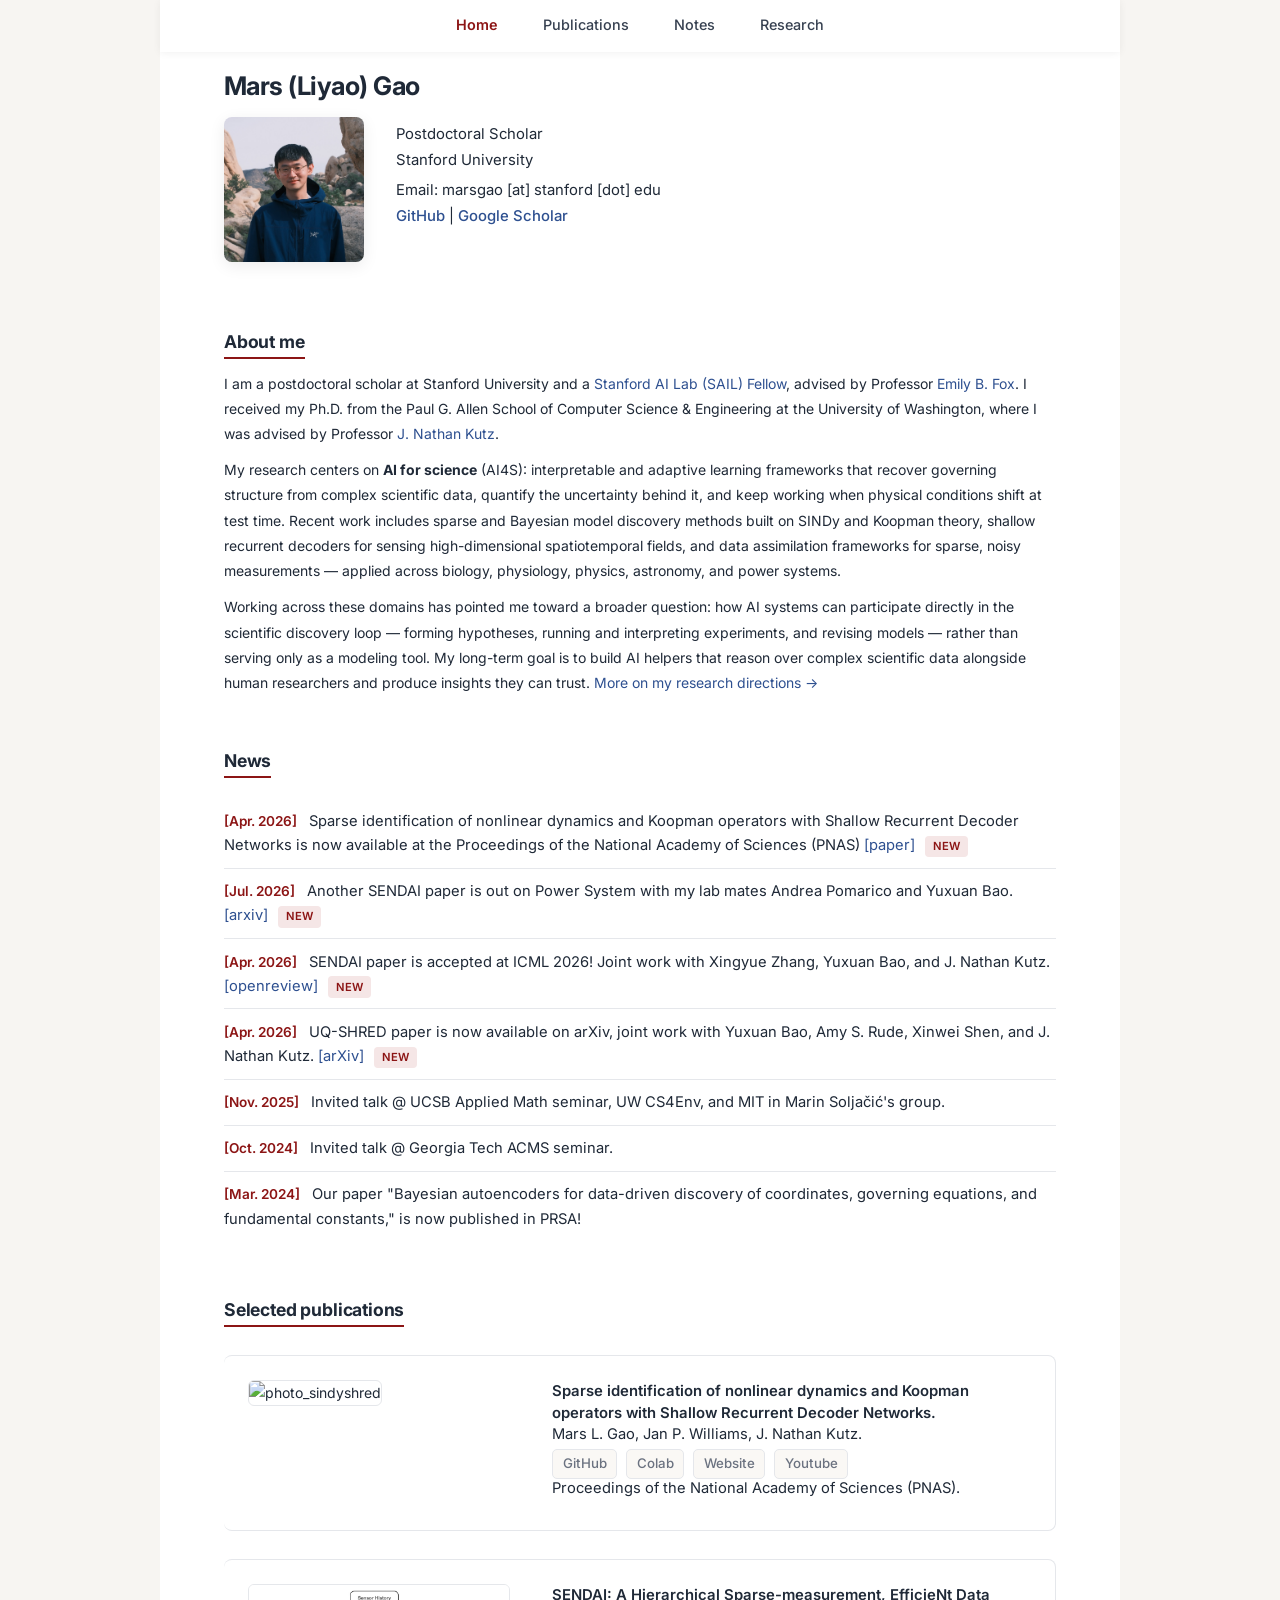
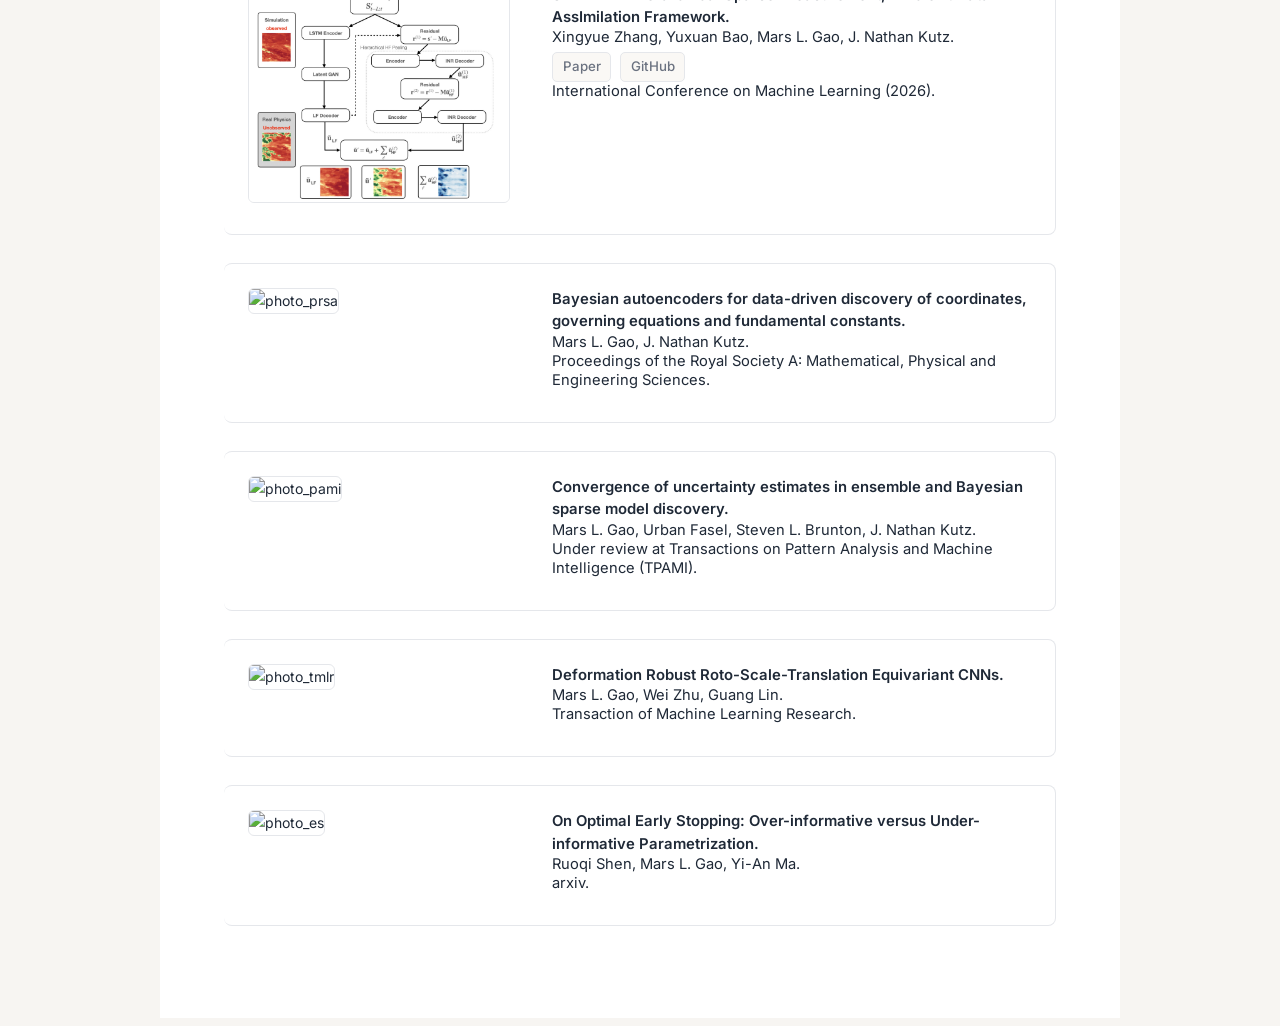
==== commit 9e21491c: "changed one word" ====
--- a/index.html
+++ b/index.html
@@ -74,7 +74,7 @@
         Working across these domains has pointed me toward a broader question: how AI systems can
         participate directly in the scientific discovery loop &mdash; forming hypotheses, running and
         interpreting experiments, and revising models &mdash; rather than serving only as a modeling
-        tool. My long-term goal is to build AI co-scientists that reason over complex scientific data
+        tool. My long-term goal is to build AI helpers that reason over complex scientific data
         alongside human researchers and produce insights they can trust.
         <a href="research.html">More on my research directions &rarr;</a>
       </p>
